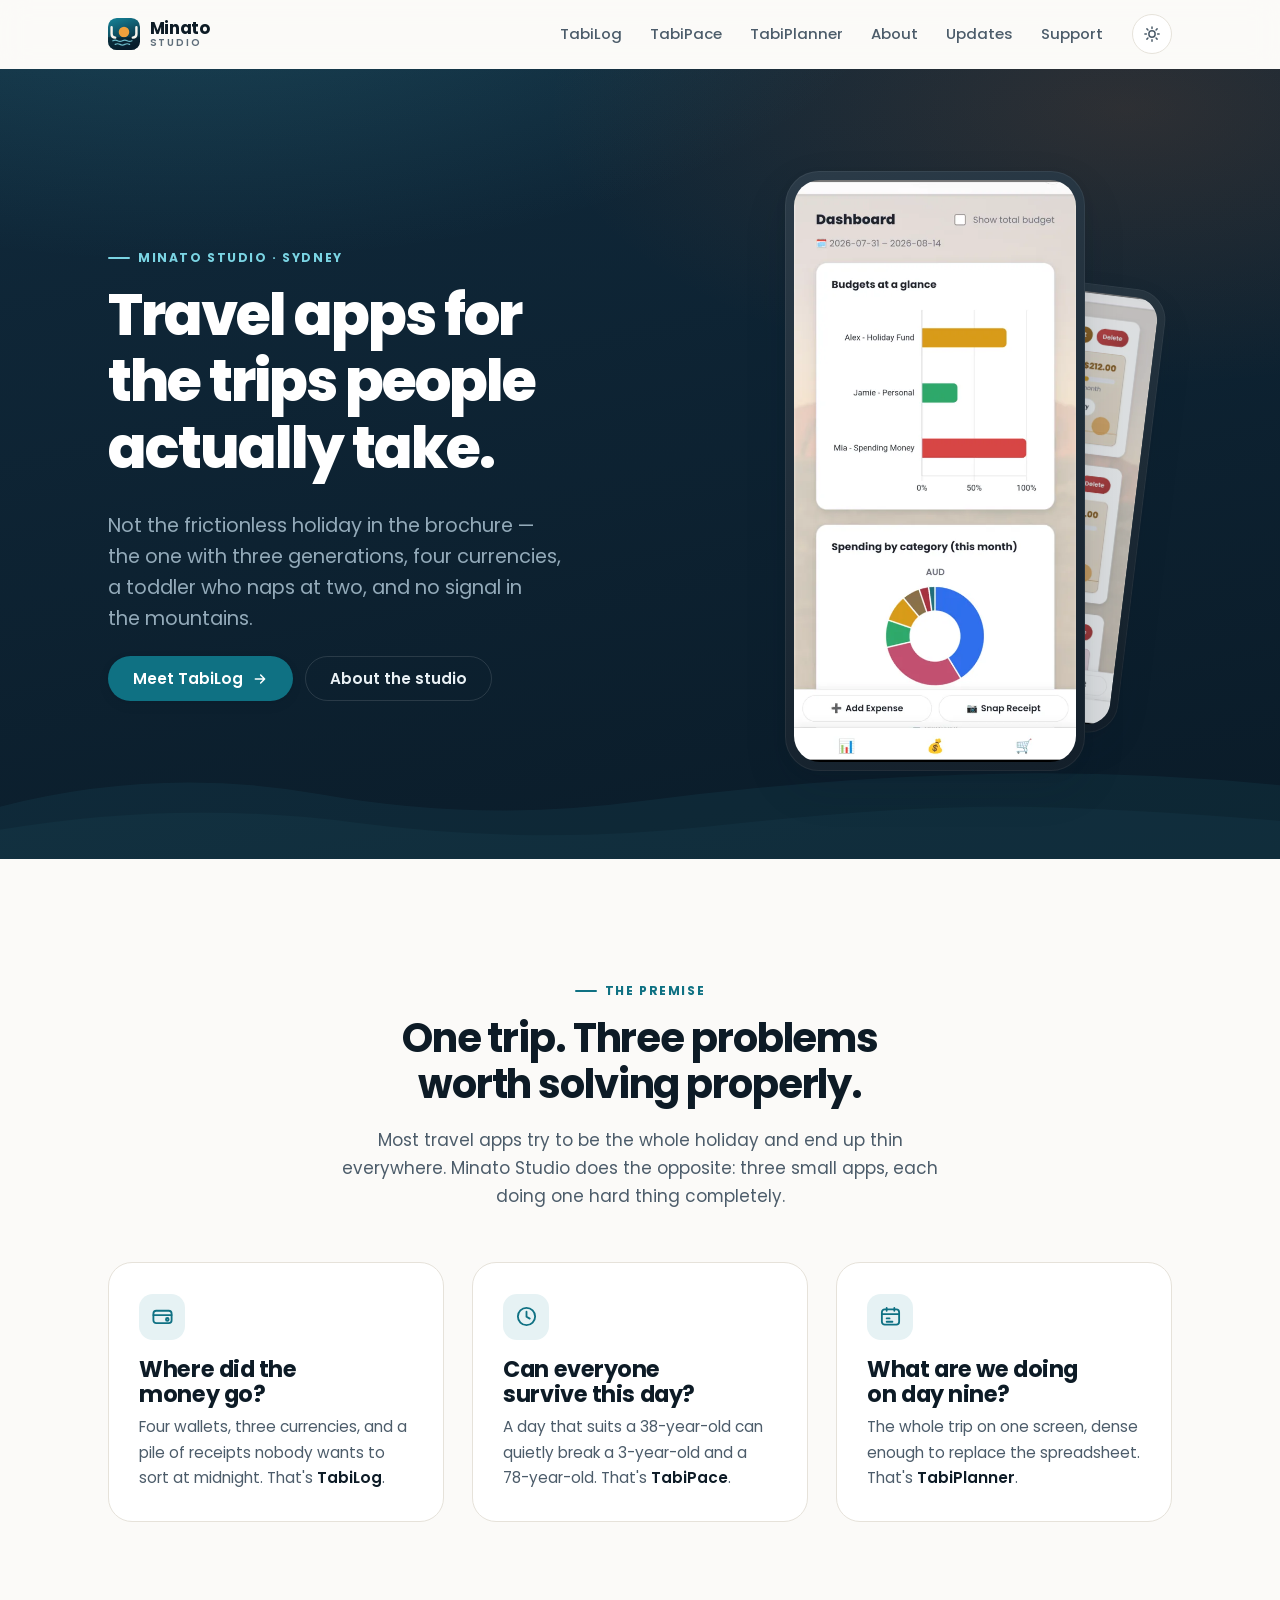
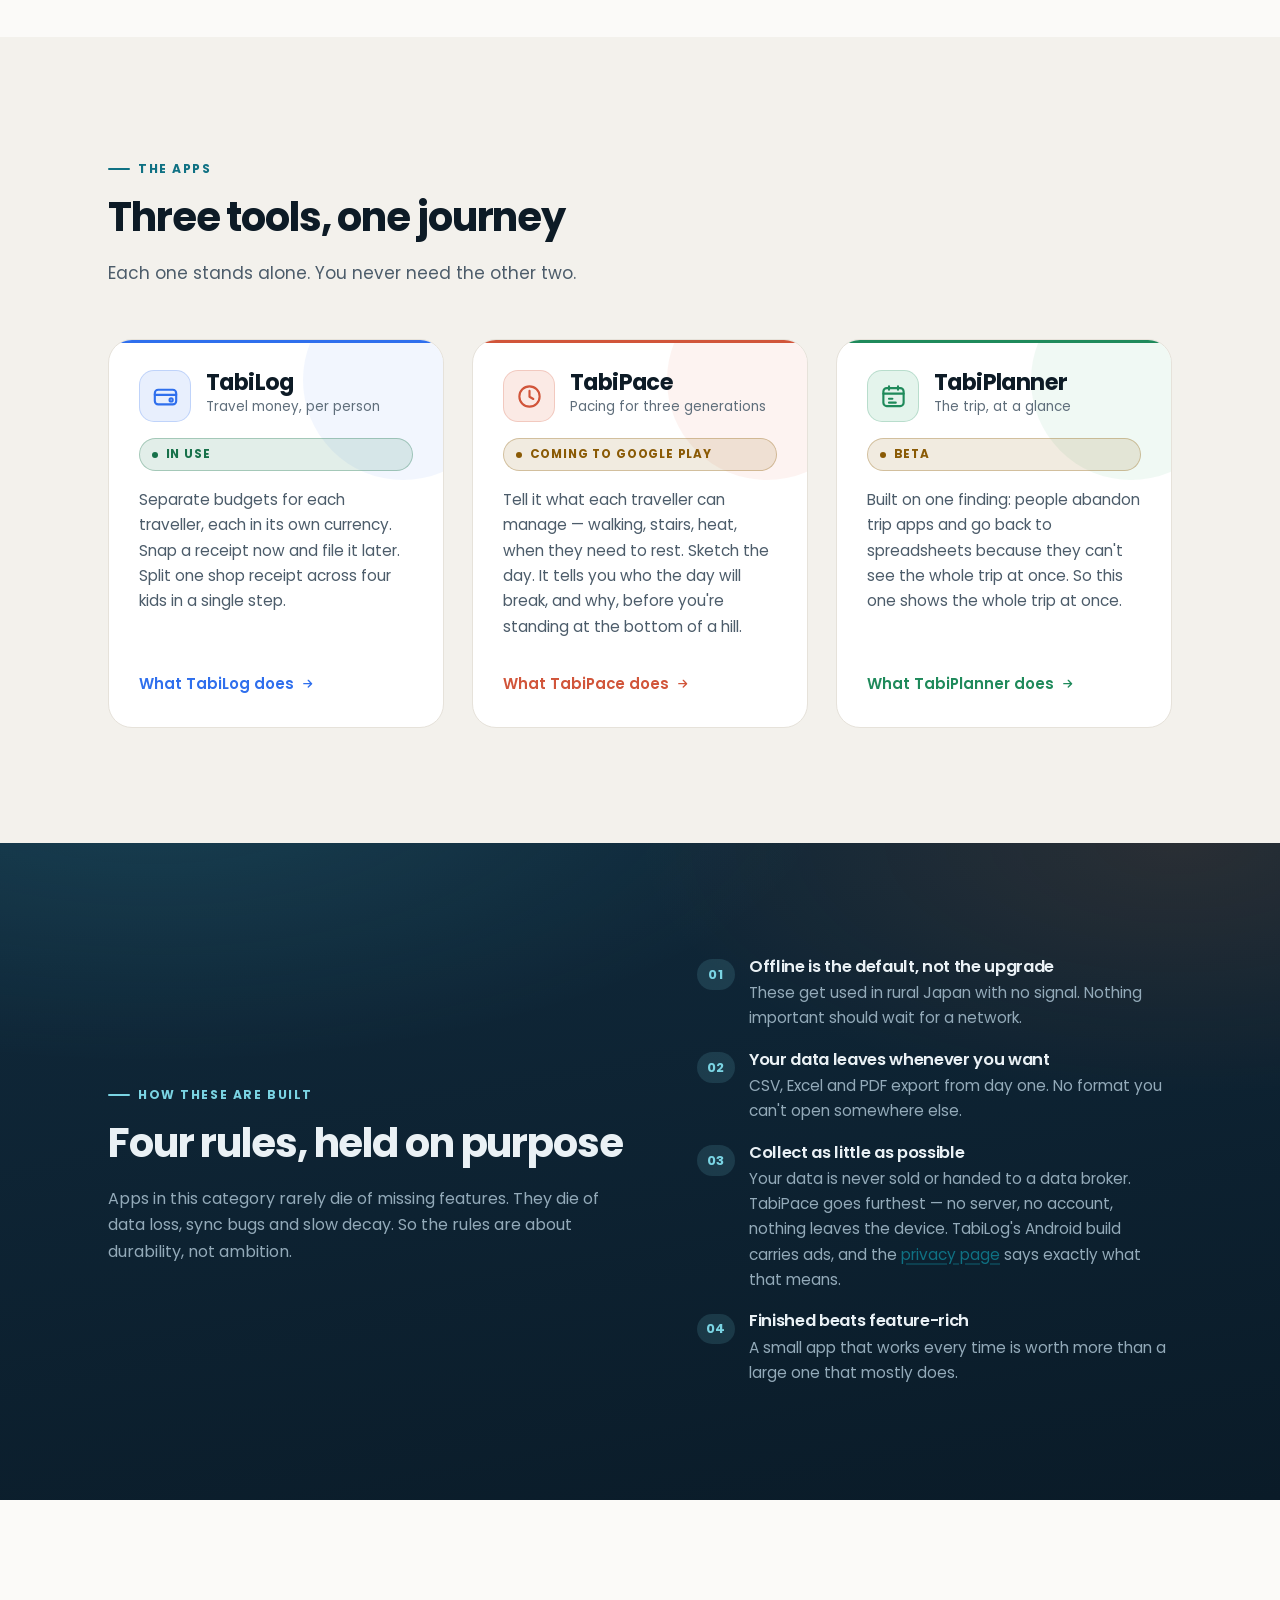
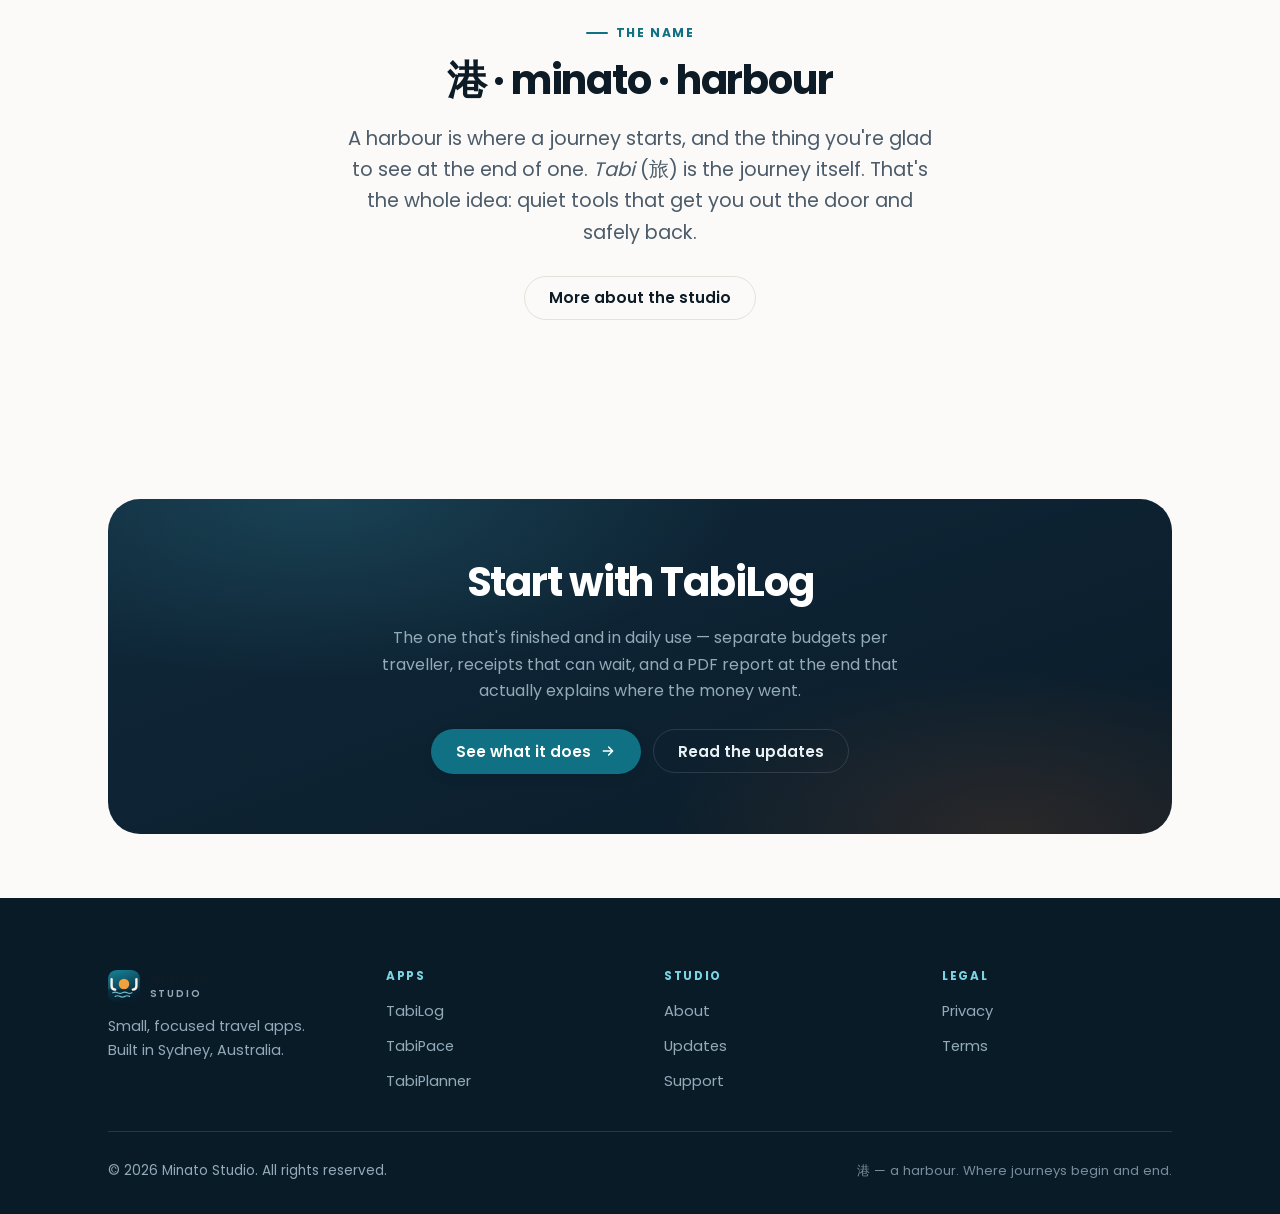
==== index.html @ fe3e8893 "The studio site, in version control Written outside git and living on one laptop disk, which is the " ====
<!doctype html>
<html lang="en">
<head>
<meta charset="utf-8">
<meta name="viewport" content="width=device-width, initial-scale=1">
<title>Minato Studio — travel apps for the trips people actually take</title>
<meta name="description" content="Minato Studio builds small, focused travel apps: TabiLog for family travel money, TabiPace for multigenerational pacing, and TabiPlanner for dense trip planning. Offline-first, no lock-in, made in Sydney.">
<meta name="theme-color" content="#fbfaf8">
<link rel="icon" href="assets/img/minato-mark.svg" type="image/svg+xml">
<link rel="preload" href="assets/fonts/poppins-600.woff2" as="font" type="font/woff2" crossorigin>
<link rel="preload" href="assets/fonts/poppins-400.woff2" as="font" type="font/woff2" crossorigin>
<link rel="stylesheet" href="assets/css/site.css">
<meta property="og:type" content="website">
<meta property="og:title" content="Minato Studio">
<meta property="og:description" content="Small, focused travel apps. Offline-first, no lock-in, made in Sydney.">
<script>
/* Apply the saved theme before first paint, and flag that JS is available. */
(function(){var d=document.documentElement;d.classList.add('js');try{var t=localStorage.getItem('minato-theme');if(t==='dark'||t==='light'){d.setAttribute('data-theme',t);var m=document.querySelector('meta[name="theme-color"]');if(m)m.setAttribute('content',t==='dark'?'#08131c':'#fbfaf8');}}catch(e){}})();
</script>
</head>
<body>

<a class="skip-link" href="#main">Skip to content</a>

<header class="site-header">
  <div class="wrap header-inner">
    <a class="brand" href="index.html" aria-label="Minato Studio — home">
      <svg class="brand-mark" viewBox="0 0 40 40" aria-hidden="true" focusable="false">
        <defs>
          <linearGradient id="bm" x1="0" y1="0" x2="0.35" y2="1">
            <stop offset="0" stop-color="#15859a"/><stop offset="1" stop-color="#0a2233"/>
          </linearGradient>
          <clipPath id="bc"><rect width="40" height="40" rx="11"/></clipPath>
        </defs>
        <g clip-path="url(#bc)">
          <rect width="40" height="40" fill="url(#bm)"/>
          <circle cx="20" cy="17.5" r="6.6" fill="#f0a03c"/>
          <rect y="24" width="40" height="16" fill="#071a27" opacity="0.55"/>
          <g stroke="#7fd6e4" stroke-width="1.5" stroke-linecap="round" fill="none" opacity="0.85">
            <path d="M6 28.5q3-1.6 6 0t6 0 6 0 6 0"/><path d="M9 33q3-1.6 6 0t6 0 6 0"/>
          </g>
          <g stroke="#f7f3ec" stroke-width="3" stroke-linecap="round" fill="none">
            <path d="M4.5 11.5v8.5q0 4.5 4.5 4.5"/><path d="M35.5 11.5v8.5q0 4.5-4.5 4.5"/>
          </g>
        </g>
      </svg>
      <span class="brand-name"><b>Minato</b><span>Studio</span></span>
    </a>

    <nav class="nav" id="site-nav" aria-label="Main">
      <a href="tabilog.html">TabiLog</a>
      <a href="tabipace.html">TabiPace</a>
      <a href="tabiplanner.html">TabiPlanner</a>
      <a href="about.html">About</a>
      <a href="updates.html">Updates</a>
      <a href="support.html">Support</a>
    </nav>

    <div class="header-tools">
      <button class="icon-btn theme-toggle" type="button" aria-label="Switch theme">
        <svg class="icon-sun" viewBox="0 0 24 24" fill="none" stroke="currentColor" stroke-width="2" stroke-linecap="round" aria-hidden="true">
          <circle cx="12" cy="12" r="4.2"/><path d="M12 2.5v2M12 19.5v2M2.5 12h2M19.5 12h2M5.2 5.2l1.4 1.4M17.4 17.4l1.4 1.4M18.8 5.2l-1.4 1.4M6.6 17.4l-1.4 1.4"/>
        </svg>
        <svg class="icon-moon" viewBox="0 0 24 24" fill="none" stroke="currentColor" stroke-width="2" stroke-linecap="round" stroke-linejoin="round" aria-hidden="true">
          <path d="M20 14.5A8.5 8.5 0 0 1 9.5 4a8.5 8.5 0 1 0 10.5 10.5z"/>
        </svg>
      </button>
      <button class="icon-btn nav-toggle" type="button" aria-expanded="false" aria-controls="site-nav" aria-label="Menu">
        <svg viewBox="0 0 24 24" fill="none" stroke="currentColor" stroke-width="2" stroke-linecap="round" aria-hidden="true">
          <path d="M4 7h16M4 12h16M4 17h16"/>
        </svg>
      </button>
    </div>
  </div>
</header>

<main id="main">

  <!-- ================================================== hero -->
  <section class="hero hero-deep">
    <svg class="hero-horizon" viewBox="0 0 1440 180" preserveAspectRatio="none" aria-hidden="true">
      <path d="M0 120q180-46 360-14t360 8 360-30 360 12v84H0z" fill="rgba(69,185,204,.14)"/>
      <path d="M0 146q200-34 400-8t400 4 320-22 320 16v44H0z" fill="rgba(69,185,204,.1)"/>
    </svg>

    <div class="wrap">
      <div class="hero-grid">
        <div class="hero-copy">
          <span class="eyebrow">Minato Studio · Sydney</span>
          <h1>Travel apps for the trips people actually take.</h1>
          <p class="lede">Not the frictionless holiday in the brochure — the one with three generations, four currencies, a toddler who naps at two, and no signal in the mountains.</p>
          <div class="btn-row">
            <a class="btn btn-primary" href="tabilog.html">
              Meet TabiLog
              <svg viewBox="0 0 24 24" fill="none" stroke="currentColor" stroke-width="2.2" stroke-linecap="round" stroke-linejoin="round" aria-hidden="true"><path d="M5 12h13M13 6l6 6-6 6"/></svg>
            </a>
            <a class="btn btn-ghost" href="about.html">About the studio</a>
          </div>
        </div>

        <div class="hero-art">
          <div class="phone-stack">
            <div class="phone phone-back" aria-hidden="true">
              <div class="phone-screen"><img src="assets/img/shots/app-budgets.webp" alt="" width="540" height="1113" loading="eager"></div>
            </div>
            <div class="phone">
              <div class="phone-screen">
                <img src="assets/img/shots/app-dashboard.webp" alt="The TabiLog dashboard, showing each traveller&apos;s budget against its monthly limit and a breakdown of spending by category." width="540" height="1113" loading="eager">
              </div>
            </div>
          </div>
        </div>
      </div>
    </div>
  </section>

  <!-- ================================================== premise -->
  <section class="section">
    <div class="wrap">
      <div class="section-head center">
        <span class="eyebrow">The premise</span>
        <h2>One trip. Three problems worth solving properly.</h2>
        <p>Most travel apps try to be the whole holiday and end up thin everywhere. Minato Studio does the opposite: three small apps, each doing one hard thing completely.</p>
      </div>

      <div class="grid grid-3">
        <article class="card reveal">
          <div class="feature-icon">
            <svg viewBox="0 0 24 24" fill="none" stroke="currentColor" stroke-width="1.9" stroke-linecap="round" stroke-linejoin="round" aria-hidden="true">
              <rect x="2.5" y="6" width="19" height="13" rx="3"/><path d="M2.5 10.5h19"/><circle cx="17" cy="15" r="1.4"/>
            </svg>
          </div>
          <h3>Where did the money go?</h3>
          <p>Four wallets, three currencies, and a pile of receipts nobody wants to sort at midnight. That's <strong>TabiLog</strong>.</p>
        </article>

        <article class="card reveal">
          <div class="feature-icon">
            <svg viewBox="0 0 24 24" fill="none" stroke="currentColor" stroke-width="1.9" stroke-linecap="round" stroke-linejoin="round" aria-hidden="true">
              <circle cx="12" cy="12" r="9"/><path d="M12 7v5.2l3.4 2"/>
            </svg>
          </div>
          <h3>Can everyone survive this day?</h3>
          <p>A day that suits a 38-year-old can quietly break a 3-year-old and a 78-year-old. That's <strong>TabiPace</strong>.</p>
        </article>

        <article class="card reveal">
          <div class="feature-icon">
            <svg viewBox="0 0 24 24" fill="none" stroke="currentColor" stroke-width="1.9" stroke-linecap="round" stroke-linejoin="round" aria-hidden="true">
              <rect x="3" y="4.5" width="18" height="16" rx="3"/><path d="M3 9.5h18M8 3v3M16 3v3M8 14h3M8 17.5h6"/>
            </svg>
          </div>
          <h3>What are we doing on day nine?</h3>
          <p>The whole trip on one screen, dense enough to replace the spreadsheet. That's <strong>TabiPlanner</strong>.</p>
        </article>
      </div>
    </div>
  </section>

  <!-- ================================================== the apps -->
  <section class="section section-sunk" id="apps">
    <div class="wrap">
      <div class="section-head">
        <span class="eyebrow">The apps</span>
        <h2>Three tools, one journey</h2>
        <p>Each one stands alone. You never need the other two.</p>
      </div>

      <div class="grid grid-3">

        <article class="card card-hover product-card tone-tabilog reveal">
          <div class="product-head">
            <span class="product-logo" aria-hidden="true">
              <svg viewBox="0 0 24 24" fill="none" stroke="currentColor" stroke-width="1.9" stroke-linecap="round" stroke-linejoin="round">
                <rect x="2.5" y="6" width="19" height="13" rx="3"/><path d="M2.5 10.5h19"/><circle cx="17" cy="15" r="1.4"/>
              </svg>
            </span>
            <div class="product-titles">
              <h3>TabiLog</h3>
              <span class="tag">Travel money, per person</span>
            </div>
          </div>
          <span class="pill pill-live">In use</span>
          <p>Separate budgets for each traveller, each in its own currency. Snap a receipt now and file it later. Split one shop receipt across four kids in a single step.</p>
          <a class="product-link stretch" href="tabilog.html">
            What TabiLog does
            <svg viewBox="0 0 24 24" fill="none" stroke="currentColor" stroke-width="2.4" stroke-linecap="round" stroke-linejoin="round" aria-hidden="true"><path d="M5 12h13M13 6l6 6-6 6"/></svg>
          </a>
        </article>

        <article class="card card-hover product-card tone-tabipace reveal">
          <div class="product-head">
            <span class="product-logo" aria-hidden="true">
              <svg viewBox="0 0 24 24" fill="none" stroke="currentColor" stroke-width="1.9" stroke-linecap="round" stroke-linejoin="round">
                <circle cx="12" cy="12" r="9"/><path d="M12 7v5.2l3.4 2"/>
              </svg>
            </span>
            <div class="product-titles">
              <h3>TabiPace</h3>
              <span class="tag">Pacing for three generations</span>
            </div>
          </div>
          <span class="pill pill-soon">Coming to Google Play</span>
          <p>Tell it what each traveller can manage — walking, stairs, heat, when they need to rest. Sketch the day. It tells you who the day will break, and why, before you're standing at the bottom of a hill.</p>
          <a class="product-link stretch" href="tabipace.html">
            What TabiPace does
            <svg viewBox="0 0 24 24" fill="none" stroke="currentColor" stroke-width="2.4" stroke-linecap="round" stroke-linejoin="round" aria-hidden="true"><path d="M5 12h13M13 6l6 6-6 6"/></svg>
          </a>
        </article>

        <article class="card card-hover product-card tone-tabiplanner reveal">
          <div class="product-head">
            <span class="product-logo" aria-hidden="true">
              <svg viewBox="0 0 24 24" fill="none" stroke="currentColor" stroke-width="1.9" stroke-linecap="round" stroke-linejoin="round">
                <rect x="3" y="4.5" width="18" height="16" rx="3"/><path d="M3 9.5h18M8 3v3M16 3v3M8 14h3M8 17.5h6"/>
              </svg>
            </span>
            <div class="product-titles">
              <h3>TabiPlanner</h3>
              <span class="tag">The trip, at a glance</span>
            </div>
          </div>
          <span class="pill pill-soon">Beta</span>
          <p>Built on one finding: people abandon trip apps and go back to spreadsheets because they can't see the whole trip at once. So this one shows the whole trip at once.</p>
          <a class="product-link stretch" href="tabiplanner.html">
            What TabiPlanner does
            <svg viewBox="0 0 24 24" fill="none" stroke="currentColor" stroke-width="2.4" stroke-linecap="round" stroke-linejoin="round" aria-hidden="true"><path d="M5 12h13M13 6l6 6-6 6"/></svg>
          </a>
        </article>

      </div>
    </div>
  </section>

  <!-- ================================================== principles -->
  <section class="section section-deep">
    <div class="wrap">
      <div class="hero-grid">
        <div>
          <span class="eyebrow">How these are built</span>
          <h2>Four rules, held on purpose</h2>
          <p>Apps in this category rarely die of missing features. They die of data loss, sync bugs and slow decay. So the rules are about durability, not ambition.</p>
        </div>

        <ol class="principles">
          <li class="reveal">
            <h4>Offline is the default, not the upgrade</h4>
            <p>These get used in rural Japan with no signal. Nothing important should wait for a network.</p>
          </li>
          <li class="reveal">
            <h4>Your data leaves whenever you want</h4>
            <p>CSV, Excel and PDF export from day one. No format you can't open somewhere else.</p>
          </li>
          <li class="reveal">
            <h4>Collect as little as possible</h4>
            <p>Your data is never sold or handed to a data broker. TabiPace goes furthest — no server, no account, nothing leaves the device. TabiLog&apos;s Android build carries ads, and the <a class="link" href="privacy.html">privacy page</a> says exactly what that means.</p>
          </li>
          <li class="reveal">
            <h4>Finished beats feature-rich</h4>
            <p>A small app that works every time is worth more than a large one that mostly does.</p>
          </li>
        </ol>
      </div>
    </div>
  </section>

  <!-- ================================================== name -->
  <section class="section">
    <div class="wrap wrap-narrow center">
      <span class="eyebrow center-x" style="display:inline-flex;">The name</span>
      <h2>港 · minato · harbour</h2>
      <p class="lede">A harbour is where a journey starts, and the thing you're glad to see at the end of one. <em>Tabi</em> (旅) is the journey itself. That's the whole idea: quiet tools that get you out the door and safely back.</p>
      <div class="btn-row center" style="margin-top:1.75rem;">
        <a class="btn btn-ghost" href="about.html">More about the studio</a>
      </div>
    </div>
  </section>

  <!-- ================================================== cta -->
  <section class="section-sm">
    <div class="wrap">
      <div class="cta-band reveal">
        <h2>Start with TabiLog</h2>
        <p>The one that's finished and in daily use — separate budgets per traveller, receipts that can wait, and a PDF report at the end that actually explains where the money went.</p>
        <div class="btn-row center" style="margin-top:1.5rem;">
          <a class="btn btn-primary" href="tabilog.html">
            See what it does
            <svg viewBox="0 0 24 24" fill="none" stroke="currentColor" stroke-width="2.2" stroke-linecap="round" stroke-linejoin="round" aria-hidden="true"><path d="M5 12h13M13 6l6 6-6 6"/></svg>
          </a>
          <a class="btn btn-ghost" href="updates.html">Read the updates</a>
        </div>
      </div>
    </div>
  </section>

</main>

<footer class="site-footer">
  <div class="wrap">
    <div class="footer-grid">
      <div class="footer-brand">
        <a class="brand" href="index.html">
          <svg class="brand-mark" viewBox="0 0 40 40" aria-hidden="true" focusable="false">
            <defs>
              <linearGradient id="fm" x1="0" y1="0" x2="0.35" y2="1"><stop offset="0" stop-color="#15859a"/><stop offset="1" stop-color="#0a2233"/></linearGradient>
              <clipPath id="fc"><rect width="40" height="40" rx="11"/></clipPath>
            </defs>
            <g clip-path="url(#fc)">
              <rect width="40" height="40" fill="url(#fm)"/>
              <circle cx="20" cy="17.5" r="6.6" fill="#f0a03c"/>
              <rect y="24" width="40" height="16" fill="#071a27" opacity="0.55"/>
              <g stroke="#7fd6e4" stroke-width="1.5" stroke-linecap="round" fill="none" opacity="0.85"><path d="M6 28.5q3-1.6 6 0t6 0 6 0 6 0"/><path d="M9 33q3-1.6 6 0t6 0 6 0"/></g>
              <g stroke="#f7f3ec" stroke-width="3" stroke-linecap="round" fill="none"><path d="M4.5 11.5v8.5q0 4.5 4.5 4.5"/><path d="M35.5 11.5v8.5q0 4.5-4.5 4.5"/></g>
            </g>
          </svg>
          <span class="brand-name"><b>Minato</b><span>Studio</span></span>
        </a>
        <p>Small, focused travel apps. Built in Sydney, Australia.</p>
      </div>

      <div class="footer-col">
        <h4>Apps</h4>
        <ul>
          <li><a href="tabilog.html">TabiLog</a></li>
          <li><a href="tabipace.html">TabiPace</a></li>
          <li><a href="tabiplanner.html">TabiPlanner</a></li>
        </ul>
      </div>

      <div class="footer-col">
        <h4>Studio</h4>
        <ul>
          <li><a href="about.html">About</a></li>
          <li><a href="updates.html">Updates</a></li>
          <li><a href="support.html">Support</a></li>
        </ul>
      </div>

      <div class="footer-col">
        <h4>Legal</h4>
        <ul>
          <li><a href="privacy.html">Privacy</a></li>
          <li><a href="terms.html">Terms</a></li>
        </ul>
      </div>
    </div>

    <div class="footer-bottom">
      <p>© <span data-year>2026</span> Minato Studio. All rights reserved.</p>
      <p class="footer-jp">港 — a harbour. Where journeys begin and end.</p>
    </div>
  </div>
</footer>

<script src="assets/js/site.js" defer></script>
</body>
</html>
---- assets/css/site.css ----
/* ==========================================================================
   Minato Studio — site stylesheet
   Brand: 港 (minato) = harbour. Deep water, a warm horizon, journeys leaving.
   Fonts are self-hosted (assets/fonts/) so the site makes zero external
   requests and renders identically offline or behind a captive portal.
   ========================================================================== */

@font-face { font-family:'Poppins'; font-style:normal; font-weight:400; font-display:swap; src:url('../fonts/poppins-400.woff2') format('woff2'); }
@font-face { font-family:'Poppins'; font-style:normal; font-weight:500; font-display:swap; src:url('../fonts/poppins-500.woff2') format('woff2'); }
@font-face { font-family:'Poppins'; font-style:normal; font-weight:600; font-display:swap; src:url('../fonts/poppins-600.woff2') format('woff2'); }
@font-face { font-family:'Poppins'; font-style:normal; font-weight:700; font-display:swap; src:url('../fonts/poppins-700.woff2') format('woff2'); }
@font-face { font-family:'Poppins'; font-style:normal; font-weight:800; font-display:swap; src:url('../fonts/poppins-800.woff2') format('woff2'); }

/* --------------------------------------------------------------------------
   1. Tokens
   -------------------------------------------------------------------------- */

:root {
  /* Surfaces — warm paper, so the navy reads as ink rather than chrome */
  --bg:          #fbfaf8;
  --bg-sunk:     #f3f1ec;
  --surface:     #ffffff;
  --surface-2:   #f6f4f0;
  --border:      #e6e2da;
  --border-soft: #efece6;

  /* Ink */
  --ink:      #0d1b26;
  --ink-2:    #4c5c6a;
  /* --ink-3 is used at 13–14px (captions, meta). Kept dark enough to clear
     4.5:1 against --bg-sunk, the lightest surface it ever sits on. */
  --ink-3:    #5f6e7b;

  /* Brand */
  --brand:        #0f7183;
  --brand-strong: #0a5766;
  --on-brand:     #ffffff;
  --brand-tint:   #e6f2f4;
  --accent:       #cf6427;
  --accent-tint:  #fbeee4;

  /* Deep harbour — used for inverted bands, constant across themes */
  --deep:      #0a1b28;
  --deep-2:    #10293b;
  --deep-ink:  #eaf1f5;
  --deep-ink-2:#93aab9;
  --deep-line: rgba(255,255,255,.12);

  /* Per-product accents */
  --tabilog:     #2f6fed;
  --tabilog-tint:#e8effd;
  --tabipace:    #d1553a;
  --tabipace-tint:#fbeae5;
  --tabiplanner: #1f8a5b;
  --tabiplanner-tint:#e4f4ec;

  /* Text-on-tint variants. Badges and pills set 11-12px bold type on a tint of
     their own hue; the accent hues are too light at that size to clear 4.5:1. */
  --tabilog-ink:     #2559c9;
  --tabipace-ink:    #a83c22;
  --tabiplanner-ink: #16724a;

  /* Status */
  --live:  #17714a;
  --soon:  #8a5a05;

  /* Shape */
  --r-sm: 10px;
  --r:    16px;
  --r-lg: 24px;
  --r-xl: 32px;

  --shadow-sm: 0 1px 2px rgba(13,27,38,.06), 0 1px 3px rgba(13,27,38,.05);
  --shadow:    0 4px 12px rgba(13,27,38,.07), 0 1px 3px rgba(13,27,38,.05);
  --shadow-lg: 0 18px 44px rgba(13,27,38,.12), 0 4px 12px rgba(13,27,38,.06);

  /* Rhythm */
  --gutter: clamp(1.25rem, 5vw, 3rem);
  --max:    1160px;
  --max-narrow: 720px;
  --section-y: clamp(4rem, 9vw, 7.5rem);

  --header-h: 68px;
  --ease: cubic-bezier(.22,.68,.36,1);
}

/* Dark palette. Defined twice on purpose: once for viewers on "system dark"
   (who have no data-theme attribute at all), once for an explicit toggle. */
@media (prefers-color-scheme: dark) {
  :root:not([data-theme="light"]) {
    --bg:          #08131c;
    --bg-sunk:     #061017;
    --surface:     #0e1f2c;
    --surface-2:   #142838;
    --border:      #1d3547;
    --border-soft: #172938;

    --ink:      #e9f0f5;
    --ink-2:    #9db2c1;
    --ink-3:    #7f95a6;

    --brand:        #45b9cc;
    --brand-strong: #7ad4e3;
    --on-brand:     #04161b;
    --brand-tint:   #10303a;
    --accent:       #f0904a;
    --accent-tint:  #34220f;

    --deep:      #061019;
    --deep-2:    #0c1f2d;

    --tabilog:     #7ba5ff;
    --tabilog-tint:#152742;
    --tabipace:    #f0836a;
    --tabipace-tint:#3a1e17;
    --tabiplanner: #4cc78c;
    --tabiplanner-tint:#12332a;
    --tabilog-ink:     #7ba5ff;
    --tabipace-ink:    #f0836a;
    --tabiplanner-ink: #4cc78c;

    --live: #4cc78c;
    --soon: #e0a53a;

    --shadow-sm: 0 1px 2px rgba(0,0,0,.4);
    --shadow:    0 4px 14px rgba(0,0,0,.45);
    --shadow-lg: 0 20px 48px rgba(0,0,0,.55);
  }
}

:root[data-theme="dark"] {
  --bg:          #08131c;
  --bg-sunk:     #061017;
  --surface:     #0e1f2c;
  --surface-2:   #142838;
  --border:      #1d3547;
  --border-soft: #172938;

  --ink:      #e9f0f5;
  --ink-2:    #9db2c1;
  --ink-3:    #7f95a6;

  --brand:        #45b9cc;
  --brand-strong: #7ad4e3;
  --on-brand:     #04161b;
  --brand-tint:   #10303a;
  --accent:       #f0904a;
  --accent-tint:  #34220f;

  --deep:      #061019;
  --deep-2:    #0c1f2d;

  --tabilog:     #7ba5ff;
  --tabilog-tint:#152742;
  --tabipace:    #f0836a;
  --tabipace-tint:#3a1e17;
  --tabiplanner: #4cc78c;
  --tabiplanner-tint:#12332a;
  --tabilog-ink:     #7ba5ff;
  --tabipace-ink:    #f0836a;
  --tabiplanner-ink: #4cc78c;

  --live: #4cc78c;
  --soon: #e0a53a;

  --shadow-sm: 0 1px 2px rgba(0,0,0,.4);
  --shadow:    0 4px 14px rgba(0,0,0,.45);
  --shadow-lg: 0 20px 48px rgba(0,0,0,.55);
}

/* --------------------------------------------------------------------------
   2. Reset & base
   -------------------------------------------------------------------------- */

*, *::before, *::after { box-sizing: border-box; }

html {
  -webkit-text-size-adjust: 100%;
  scroll-behavior: smooth;
  scroll-padding-top: calc(var(--header-h) + 1.5rem);
}

@media (prefers-reduced-motion: reduce) {
  html { scroll-behavior: auto; }
  *, *::before, *::after {
    animation-duration: .01ms !important;
    animation-iteration-count: 1 !important;
    transition-duration: .01ms !important;
  }
}

body {
  margin: 0;
  background: var(--bg);
  color: var(--ink);
  font-family: 'Poppins', ui-sans-serif, system-ui, -apple-system, 'Segoe UI', Roboto, sans-serif;
  font-size: 1rem;
  line-height: 1.65;
  -webkit-font-smoothing: antialiased;
  text-rendering: optimizeLegibility;
  overflow-x: hidden;
}

img, svg, video { max-width: 100%; height: auto; display: block; }

h1, h2, h3, h4 {
  margin: 0 0 .5em;
  line-height: 1.15;
  letter-spacing: -.02em;
  font-weight: 700;
  text-wrap: balance;
}

h1 { font-size: clamp(2.15rem, 5.2vw, 3.6rem); font-weight: 800; letter-spacing: -.035em; }
h2 { font-size: clamp(1.7rem, 3.4vw, 2.5rem); letter-spacing: -.028em; }
h3 { font-size: clamp(1.15rem, 1.8vw, 1.4rem); }
h4 { font-size: 1.03rem; font-weight: 600; }

p { margin: 0 0 1.1em; text-wrap: pretty; }
p:last-child { margin-bottom: 0; }

a { color: var(--brand); text-decoration: none; }
a:hover { color: var(--brand-strong); }

/* Body copy links get an underline; nav/button links opt out via .no-ul */
.prose a:not(.btn), a.link {
  text-decoration: underline;
  text-decoration-thickness: 1.5px;
  text-underline-offset: 3px;
  text-decoration-color: color-mix(in srgb, var(--brand) 40%, transparent);
}
.prose a:not(.btn):hover, a.link:hover { text-decoration-color: currentColor; }

strong, b { font-weight: 600; color: var(--ink); }

small { font-size: .84rem; }

code {
  font-family: ui-monospace, 'Cascadia Code', 'SF Mono', Menlo, Consolas, monospace;
  font-size: .88em;
  background: var(--surface-2);
  border: 1px solid var(--border-soft);
  padding: .1em .4em;
  border-radius: 6px;
}

hr {
  border: 0;
  border-top: 1px solid var(--border);
  margin: 2.5rem 0;
}

:focus-visible {
  outline: 3px solid var(--brand);
  outline-offset: 2px;
  border-radius: 4px;
}

::selection { background: color-mix(in srgb, var(--brand) 28%, transparent); }

.skip-link {
  position: absolute;
  left: -9999px;
  top: 0;
  z-index: 200;
  background: var(--brand);
  color: #fff;
  padding: .75rem 1.25rem;
  border-radius: 0 0 var(--r-sm) 0;
  font-weight: 600;
}
.skip-link:focus { left: 0; color: #fff; }

.visually-hidden {
  position: absolute; width: 1px; height: 1px;
  padding: 0; margin: -1px; overflow: hidden;
  clip: rect(0 0 0 0); white-space: nowrap; border: 0;
}

/* --------------------------------------------------------------------------
   3. Layout primitives
   -------------------------------------------------------------------------- */

.wrap {
  width: 100%;
  max-width: var(--max);
  margin-inline: auto;
  padding-inline: var(--gutter);
}
.wrap-narrow { max-width: var(--max-narrow); }

.section { padding-block: var(--section-y); }
.section-sm { padding-block: clamp(2.5rem, 5vw, 4rem); }
.section-sunk { background: var(--bg-sunk); }

.section-deep {
  background:
    radial-gradient(1100px 460px at 12% -10%, rgba(69,185,204,.16), transparent 62%),
    radial-gradient(900px 420px at 92% 0%, rgba(207,100,39,.14), transparent 60%),
    linear-gradient(170deg, var(--deep-2), var(--deep));
  color: var(--deep-ink);
}
:is(.section-deep,.hero-deep,.cta-band) h1, :is(.section-deep,.hero-deep,.cta-band) h2, :is(.section-deep,.hero-deep,.cta-band) h3, :is(.section-deep,.hero-deep,.cta-band) strong { color: var(--deep-ink); }
:is(.section-deep,.hero-deep,.cta-band) p, :is(.section-deep,.hero-deep,.cta-band) li { color: var(--deep-ink-2); }
:is(.section-deep,.hero-deep,.cta-band) .eyebrow { color: #7ad4e3; }

/* Small chips and badges carry their own colour, which is tuned for a light
   surface. On the deep bands they need the brighter end of the same hues. */
:is(.section-deep,.hero-deep,.cta-band) .pill {
  background: rgba(255,255,255,.07);
  border-color: var(--deep-line);
  color: var(--deep-ink-2);
}
:is(.section-deep,.hero-deep,.cta-band) .pill-live {
  color: #4cc78c;
  background: rgba(76,199,140,.14);
  border-color: rgba(76,199,140,.35);
}
:is(.section-deep,.hero-deep,.cta-band) .pill-soon {
  color: #e0a53a;
  background: rgba(224,165,58,.14);
  border-color: rgba(224,165,58,.35);
}
:is(.section-deep,.hero-deep,.cta-band) .principles li::before {
  color: #7ad4e3;
  background: rgba(122,212,227,.14);
}
/* `.principles p` and `.tick-list li` set their own colour and are declared
   later in the file, so they win on equal specificity and would otherwise keep
   the light-surface ink inside a deep band. */
:is(.section-deep,.hero-deep,.cta-band) .principles p,
:is(.section-deep,.hero-deep,.cta-band) .tick-list li,
:is(.section-deep,.hero-deep,.cta-band) .feature-row-copy p {
  color: var(--deep-ink-2);
}
:is(.section-deep,.hero-deep,.cta-band) .tick-list strong,
:is(.section-deep,.hero-deep,.cta-band) .principles h4 { color: var(--deep-ink); }

.stack > * + * { margin-top: 1rem; }

.grid { display: grid; gap: clamp(1rem, 2.4vw, 1.75rem); }
.grid-2 { grid-template-columns: repeat(auto-fit, minmax(min(100%, 300px), 1fr)); }
.grid-3 { grid-template-columns: repeat(auto-fit, minmax(min(100%, 260px), 1fr)); }
.grid-4 { grid-template-columns: repeat(auto-fit, minmax(min(100%, 210px), 1fr)); }

.center { text-align: center; }
.center-x { margin-inline: auto; }

/* Section headers */
.eyebrow {
  display: inline-flex;
  align-items: center;
  gap: .5rem;
  font-size: .76rem;
  font-weight: 700;
  letter-spacing: .13em;
  text-transform: uppercase;
  color: var(--brand);
  margin-bottom: .9rem;
}
.eyebrow::before {
  content: "";
  width: 22px; height: 2px;
  background: currentColor;
  border-radius: 2px;
}

.section-head { max-width: 620px; margin-bottom: clamp(2rem, 4vw, 3.25rem); }
.section-head.center { margin-inline: auto; }
.section-head p { color: var(--ink-2); font-size: 1.06rem; }
:is(.section-deep,.hero-deep,.cta-band) .section-head p { color: var(--deep-ink-2); }

.lede { font-size: clamp(1.05rem, 1.7vw, 1.22rem); color: var(--ink-2); line-height: 1.6; }

/* --------------------------------------------------------------------------
   4. Buttons & pills
   -------------------------------------------------------------------------- */

.btn {
  display: inline-flex;
  align-items: center;
  justify-content: center;
  gap: .55rem;
  font: inherit;
  font-weight: 600;
  font-size: .95rem;
  line-height: 1;
  padding: .85rem 1.5rem;
  border-radius: 999px;
  border: 1.5px solid transparent;
  cursor: pointer;
  text-decoration: none;
  white-space: nowrap;
  transition: transform .18s var(--ease), box-shadow .18s var(--ease),
              background-color .18s var(--ease), border-color .18s var(--ease), color .18s var(--ease);
}
.btn:hover { transform: translateY(-2px); }
.btn:active { transform: translateY(0); }
.btn svg { width: 1.05em; height: 1.05em; flex: none; }

/* --on-brand is part of the palette rather than a set of override selectors:
   the light brand is dark enough for white text, the dark brand is a bright
   teal that needs near-black on top of it. */
.btn-primary { background: var(--brand); color: var(--on-brand); box-shadow: var(--shadow); }
.btn-primary:hover { background: var(--brand-strong); color: var(--on-brand); box-shadow: var(--shadow-lg); }

.btn-ghost {
  background: transparent;
  color: var(--ink);
  border-color: var(--border);
}
.btn-ghost:hover { background: var(--surface-2); border-color: var(--ink-3); color: var(--ink); }

:is(.section-deep,.hero-deep,.cta-band) .btn-ghost { color: var(--deep-ink); border-color: var(--deep-line); }
:is(.section-deep,.hero-deep,.cta-band) .btn-ghost:hover { background: rgba(255,255,255,.09); border-color: rgba(255,255,255,.3); color: #fff; }

.btn-row { display: flex; flex-wrap: wrap; gap: .75rem; align-items: center; }
.btn-row.center { justify-content: center; }

.pill {
  display: inline-flex;
  align-items: center;
  gap: .45rem;
  font-size: .74rem;
  font-weight: 700;
  letter-spacing: .07em;
  text-transform: uppercase;
  padding: .35rem .75rem;
  border-radius: 999px;
  border: 1px solid var(--border);
  background: var(--surface-2);
  color: var(--ink-2);
  white-space: nowrap;
}
.pill::before {
  content: "";
  width: 6px; height: 6px;
  border-radius: 50%;
  background: currentColor;
}
.pill-live { color: var(--live); background: color-mix(in srgb, var(--live) 12%, transparent); border-color: color-mix(in srgb, var(--live) 30%, transparent); }
.pill-soon { color: var(--soon); background: color-mix(in srgb, var(--soon) 12%, transparent); border-color: color-mix(in srgb, var(--soon) 30%, transparent); }
.pill-plain::before { display: none; }

/* --------------------------------------------------------------------------
   5. Header
   -------------------------------------------------------------------------- */

.site-header {
  position: sticky;
  top: 0;
  z-index: 100;
  background: color-mix(in srgb, var(--bg) 82%, transparent);
  backdrop-filter: saturate(160%) blur(14px);
  -webkit-backdrop-filter: saturate(160%) blur(14px);
  border-bottom: 1px solid transparent;
  transition: border-color .2s var(--ease), background-color .2s var(--ease);
}
.site-header.is-stuck {
  border-bottom-color: var(--border);
  background: color-mix(in srgb, var(--bg) 93%, transparent);
}

.header-inner {
  height: var(--header-h);
  display: flex;
  align-items: center;
  gap: 1rem;
}

.brand {
  display: inline-flex;
  align-items: center;
  gap: .6rem;
  color: var(--ink);
  font-weight: 700;
  letter-spacing: -.02em;
  font-size: 1.05rem;
  margin-right: auto;
}
.brand:hover { color: var(--ink); }
.brand-mark { width: 32px; height: 32px; flex: none; }
.brand-name { display: flex; flex-direction: column; line-height: 1.05; }
.brand-name b { font-weight: 700; }
.brand-name span {
  font-size: .62rem;
  font-weight: 600;
  letter-spacing: .18em;
  text-transform: uppercase;
  color: var(--ink-3);
}

.nav { display: flex; align-items: center; gap: .15rem; }
.nav a {
  color: var(--ink-2);
  font-size: .93rem;
  font-weight: 500;
  padding: .5rem .8rem;
  border-radius: 999px;
  transition: color .15s var(--ease), background-color .15s var(--ease);
}
.nav a:hover { color: var(--ink); background: var(--surface-2); }
.nav a[aria-current="page"] { color: var(--ink); font-weight: 600; background: var(--surface-2); }

.header-tools { display: flex; align-items: center; gap: .4rem; }

.icon-btn {
  display: inline-grid;
  place-items: center;
  width: 40px; height: 40px;
  border-radius: 50%;
  border: 1px solid var(--border);
  background: var(--surface);
  color: var(--ink-2);
  cursor: pointer;
  padding: 0;
  transition: color .15s var(--ease), border-color .15s var(--ease), background-color .15s var(--ease);
}
.icon-btn:hover { color: var(--ink); border-color: var(--ink-3); background: var(--surface-2); }
.icon-btn svg { width: 18px; height: 18px; }

/* Theme toggle swaps which glyph is visible */
.theme-toggle .icon-moon { display: none; }
:root[data-theme="dark"] .theme-toggle .icon-moon { display: block; }
:root[data-theme="dark"] .theme-toggle .icon-sun  { display: none; }
@media (prefers-color-scheme: dark) {
  :root:not([data-theme="light"]) .theme-toggle .icon-moon { display: block; }
  :root:not([data-theme="light"]) .theme-toggle .icon-sun  { display: none; }
}

.nav-toggle { display: none; }

@media (max-width: 860px) {
  .nav-toggle { display: inline-grid; }
  .nav {
    position: fixed;
    inset: var(--header-h) 0 auto 0;
    flex-direction: column;
    align-items: stretch;
    gap: .2rem;
    background: var(--bg);
    border-bottom: 1px solid var(--border);
    padding: .85rem var(--gutter) 1.4rem;
    box-shadow: var(--shadow-lg);
    transform: translateY(-8px);
    opacity: 0;
    visibility: hidden;
    transition: transform .22s var(--ease), opacity .22s var(--ease), visibility .22s;
  }
  .nav.is-open { transform: translateY(0); opacity: 1; visibility: visible; }
  .nav a { padding: .8rem .9rem; font-size: 1rem; border-radius: var(--r-sm); }
}

/* --------------------------------------------------------------------------
   6. Hero
   -------------------------------------------------------------------------- */

.hero {
  position: relative;
  overflow: hidden;
  padding-block: clamp(3.5rem, 8vw, 6.5rem) clamp(3rem, 7vw, 5.5rem);
}
.hero-deep {
  background:
    radial-gradient(1200px 520px at 15% -15%, rgba(69,185,204,.2), transparent 60%),
    radial-gradient(1000px 480px at 88% 5%, rgba(207,100,39,.16), transparent 58%),
    linear-gradient(168deg, var(--deep-2), var(--deep));
  color: var(--deep-ink);
}
.hero-deep h1 { color: #fff; }
.hero-deep .lede { color: var(--deep-ink-2); }

/* The harbour horizon that anchors the studio identity */
.hero-horizon {
  position: absolute;
  left: 0; right: 0; bottom: -1px;
  width: 100%;
  pointer-events: none;
  opacity: .5;
  z-index: 0;
}
.hero > .wrap { position: relative; z-index: 1; }

.hero-grid {
  display: grid;
  gap: clamp(2.25rem, 5vw, 4rem);
  align-items: center;
  grid-template-columns: 1fr;
}
@media (min-width: 940px) {
  .hero-grid { grid-template-columns: 1.05fr .95fr; }
}

/* Measure caps use rem, not ch: `ch` resolves against this element's own
   16px font-size, which would clamp the whole column to the width of a
   paragraph and wrap the display heading to five lines. */
.hero-copy { max-width: 32rem; }
.hero-copy .lede, .hero-copy p { max-width: 29rem; }
@media (max-width: 939px) { .hero-copy { max-width: none; } }

.hero-art { position: relative; }

/* --------------------------------------------------------------------------
   7. Cards
   -------------------------------------------------------------------------- */

.card {
  background: var(--surface);
  border: 1px solid var(--border);
  border-radius: var(--r-lg);
  padding: clamp(1.4rem, 2.6vw, 1.9rem);
  transition: transform .22s var(--ease), box-shadow .22s var(--ease), border-color .22s var(--ease);
}
.card-hover:hover {
  transform: translateY(-4px);
  box-shadow: var(--shadow-lg);
  border-color: color-mix(in srgb, var(--brand) 35%, var(--border));
}
.card h3 { margin-bottom: .4rem; }
.card p { color: var(--ink-2); font-size: .96rem; }

:is(.section-deep,.hero-deep,.cta-band) .card {
  background: rgba(255,255,255,.05);
  border-color: var(--deep-line);
}
:is(.section-deep,.hero-deep,.cta-band) .card p { color: var(--deep-ink-2); }
:is(.section-deep,.hero-deep,.cta-band) .card-hover:hover { border-color: rgba(122,212,227,.45); background: rgba(255,255,255,.08); }

/* Feature card with an icon medallion */
.feature-icon {
  width: 46px; height: 46px;
  display: grid; place-items: center;
  border-radius: 14px;
  background: var(--brand-tint);
  color: var(--brand);
  margin-bottom: 1.05rem;
}
.feature-icon svg { width: 23px; height: 23px; }
:is(.section-deep,.hero-deep,.cta-band) .feature-icon { background: rgba(122,212,227,.14); color: #7ad4e3; }

/* Product cards --------------------------------------------------------- */

.product-card {
  position: relative;
  display: flex;
  flex-direction: column;
  gap: 1rem;
  overflow: hidden;
  isolation: isolate;
}
.product-card::before {
  content: "";
  position: absolute;
  inset: 0 0 auto 0;
  height: 3px;
  background: var(--tone, var(--brand));
  z-index: 1;
}
.product-card::after {
  content: "";
  position: absolute;
  top: -60px; right: -60px;
  width: 200px; height: 200px;
  border-radius: 50%;
  background: var(--tone-tint, var(--brand-tint));
  opacity: .55;
  z-index: -1;
  transition: transform .4s var(--ease);
}
.product-card:hover::after { transform: scale(1.25); }

.product-head { display: flex; align-items: flex-start; gap: .9rem; }
.product-logo {
  width: 52px; height: 52px;
  border-radius: 15px;
  flex: none;
  background: var(--tone-tint, var(--brand-tint));
  color: var(--tone, var(--brand));
  display: grid; place-items: center;
  border: 1px solid color-mix(in srgb, var(--tone, var(--brand)) 22%, transparent);
}
.product-logo svg { width: 27px; height: 27px; }
.product-titles { flex: 1; min-width: 0; }
.product-titles h3 { margin: 0; letter-spacing: -.025em; }
.product-titles .tag { font-size: .84rem; color: var(--ink-3); display: block; }

.product-card .product-link {
  margin-top: auto;
  font-weight: 600;
  font-size: .93rem;
  color: var(--tone, var(--brand));
  display: inline-flex;
  align-items: center;
  gap: .4rem;
}
.product-card .product-link svg { width: .9em; height: .9em; transition: transform .2s var(--ease); }
.product-card:hover .product-link svg { transform: translateX(3px); }

/* Stretched link makes the whole card clickable without nesting anchors */
.stretch::after {
  content: "";
  position: absolute;
  inset: 0;
  z-index: 2;
}

.tone-tabilog     { --tone: var(--tabilog);     --tone-tint: var(--tabilog-tint); }
.tone-tabipace    { --tone: var(--tabipace);    --tone-tint: var(--tabipace-tint); }
.tone-tabiplanner { --tone: var(--tabiplanner); --tone-tint: var(--tabiplanner-tint); }

/* --------------------------------------------------------------------------
   8. Alternating feature rows
   -------------------------------------------------------------------------- */

.feature-row {
  display: grid;
  gap: clamp(1.75rem, 4.5vw, 3.75rem);
  align-items: center;
  grid-template-columns: 1fr;
}
@media (min-width: 900px) {
  .feature-row { grid-template-columns: 1fr 1fr; }
  .feature-row.reverse .feature-row-art { order: -1; }
}
.feature-row + .feature-row { margin-top: clamp(3rem, 7vw, 5.5rem); }
.feature-row-copy { max-width: 34rem; }
.feature-row-copy p { color: var(--ink-2); }

.tick-list { list-style: none; margin: 1.25rem 0 0; padding: 0; display: grid; gap: .7rem; }
.tick-list li {
  position: relative;
  padding-left: 1.9rem;
  color: var(--ink-2);
  font-size: .97rem;
}
.tick-list li::before {
  content: "";
  position: absolute;
  left: 0; top: .42em;
  width: 1.15rem; height: 1.15rem;
  border-radius: 50%;
  background: var(--brand-tint);
  /* checkmark */
  background-image: linear-gradient(var(--brand-tint), var(--brand-tint));
}
.tick-list li::after {
  content: "";
  position: absolute;
  left: .35rem; top: .68em;
  width: .42rem; height: .22rem;
  border-left: 2px solid var(--brand);
  border-bottom: 2px solid var(--brand);
  transform: rotate(-45deg);
}
.tick-list strong { color: var(--ink); font-weight: 600; }

/* --------------------------------------------------------------------------
   9. Device frames & gallery
   -------------------------------------------------------------------------- */

.phone {
  position: relative;
  width: 100%;
  max-width: 300px;
  margin-inline: auto;
  border-radius: 34px;
  padding: 9px;
  background: linear-gradient(160deg, #2b3b48, #131f2a);
  box-shadow: var(--shadow-lg), 0 0 0 1px rgba(255,255,255,.06) inset;
}
.phone::before {
  content: "";
  position: absolute;
  top: 17px; left: 50%;
  transform: translateX(-50%);
  width: 74px; height: 5px;
  border-radius: 4px;
  background: rgba(255,255,255,.22);
  z-index: 3;
}
.phone-screen {
  border-radius: 26px;
  overflow: hidden;
  background: var(--surface);
  display: block;
}
.phone-screen svg, .phone-screen img { width: 100%; display: block; }

.phone-stack { position: relative; display: grid; place-items: center; }
.phone-stack .phone { position: relative; z-index: 2; }
.phone-stack .phone-back {
  position: absolute;
  z-index: 1;
  max-width: 250px;
  transform: translate(38%, 6%) rotate(7deg) scale(.9);
  opacity: .85;
  filter: saturate(.9);
}
@media (max-width: 620px) { .phone-stack .phone-back { display: none; } }

/* Gallery ---------------------------------------------------------------- */

.gallery {
  display: grid;
  gap: clamp(1rem, 2.5vw, 1.75rem);
  grid-template-columns: repeat(auto-fit, minmax(min(100%, 220px), 1fr));
}
.shot {
  display: block;
  border: 0;
  padding: 0;
  background: none;
  cursor: zoom-in;
  font: inherit;
  color: inherit;
  text-align: center;
}
.shot .phone { max-width: 100%; transition: transform .25s var(--ease); }
.shot:hover .phone { transform: translateY(-5px); }
.shot figcaption {
  margin-top: .85rem;
  font-size: .88rem;
  color: var(--ink-2);
  font-weight: 500;
}

/* Lightbox */
.lightbox {
  position: fixed;
  inset: 0;
  z-index: 200;
  display: grid;
  place-items: center;
  padding: clamp(1rem, 4vw, 3rem);
  background: rgba(6,16,25,.88);
  backdrop-filter: blur(6px);
  opacity: 0;
  visibility: hidden;
  transition: opacity .2s var(--ease), visibility .2s;
}
.lightbox.is-open { opacity: 1; visibility: visible; }
.lightbox-inner {
  max-width: 340px;
  width: 100%;
  transform: scale(.94);
  transition: transform .22s var(--ease);
}
.lightbox.is-open .lightbox-inner { transform: scale(1); }
.lightbox-caption {
  margin-top: 1rem;
  text-align: center;
  color: #cfe0ea;
  font-size: .93rem;
}
.lightbox-close {
  position: absolute;
  top: clamp(.75rem, 2vw, 1.5rem);
  right: clamp(.75rem, 2vw, 1.5rem);
  background: rgba(255,255,255,.1);
  border: 1px solid rgba(255,255,255,.2);
  color: #fff;
}
.lightbox-close:hover { background: rgba(255,255,255,.2); color: #fff; border-color: rgba(255,255,255,.4); }

/* --------------------------------------------------------------------------
   10. Misc components
   -------------------------------------------------------------------------- */

/* Stat band */
.stats { display: grid; gap: clamp(1.25rem, 3vw, 2rem); grid-template-columns: repeat(auto-fit, minmax(min(100%, 170px), 1fr)); }
.stat b {
  display: block;
  font-size: clamp(1.9rem, 4vw, 2.7rem);
  font-weight: 800;
  letter-spacing: -.04em;
  line-height: 1.05;
  color: var(--ink);
}
:is(.section-deep,.hero-deep,.cta-band) .stat b { color: #fff; }
.stat span { font-size: .9rem; color: var(--ink-2); }
:is(.section-deep,.hero-deep,.cta-band) .stat span { color: var(--deep-ink-2); }

/* Principle list (numbered) */
.principles { list-style: none; margin: 0; padding: 0; counter-reset: p; display: grid; gap: 1.25rem; }
.principles li {
  counter-increment: p;
  position: relative;
  padding-left: 3.25rem;
}
.principles li::before {
  content: counter(p, decimal-leading-zero);
  position: absolute;
  left: 0; top: .1em;
  font-size: .8rem;
  font-weight: 700;
  letter-spacing: .06em;
  color: var(--brand);
  background: var(--brand-tint);
  width: 2.35rem;
  text-align: center;
  padding: .3rem 0;
  border-radius: 999px;
}
.principles h4 { margin-bottom: .2rem; }
.principles p { color: var(--ink-2); font-size: .96rem; margin: 0; }

/* Accordion FAQ */
.faq { display: grid; gap: .75rem; }
.faq details {
  background: var(--surface);
  border: 1px solid var(--border);
  border-radius: var(--r);
  overflow: hidden;
  transition: border-color .2s var(--ease), box-shadow .2s var(--ease);
}
.faq details[open] { border-color: color-mix(in srgb, var(--brand) 35%, var(--border)); box-shadow: var(--shadow); }
.faq summary {
  cursor: pointer;
  list-style: none;
  padding: 1.05rem 3rem 1.05rem 1.25rem;
  font-weight: 600;
  font-size: 1rem;
  position: relative;
}
.faq summary::-webkit-details-marker { display: none; }
.faq summary::after {
  content: "";
  position: absolute;
  right: 1.25rem; top: 50%;
  width: .55rem; height: .55rem;
  border-right: 2px solid var(--ink-3);
  border-bottom: 2px solid var(--ink-3);
  transform: translateY(-70%) rotate(45deg);
  transition: transform .22s var(--ease);
}
.faq details[open] summary::after { transform: translateY(-25%) rotate(-135deg); }
.faq .faq-body { padding: 0 1.25rem 1.25rem; color: var(--ink-2); font-size: .97rem; }
.faq .faq-body p { margin-bottom: .75rem; }

/* Callout */
.callout {
  border: 1px solid var(--border);
  border-left: 3px solid var(--brand);
  background: var(--surface-2);
  border-radius: var(--r-sm);
  padding: 1.1rem 1.3rem;
  font-size: .96rem;
  color: var(--ink-2);
}
.callout strong { color: var(--ink); }
.callout-warn { border-left-color: var(--soon); }

/* CTA band */
.cta-band {
  border-radius: var(--r-xl);
  padding: clamp(2.25rem, 5vw, 3.75rem);
  text-align: center;
  background:
    radial-gradient(700px 300px at 20% 0%, rgba(69,185,204,.18), transparent 60%),
    radial-gradient(600px 280px at 85% 100%, rgba(207,100,39,.16), transparent 60%),
    linear-gradient(160deg, var(--deep-2), var(--deep));
  color: var(--deep-ink);
}
.cta-band h2 { color: #fff; }
.cta-band p { color: var(--deep-ink-2); max-width: 52ch; margin-inline: auto; }

/* Changelog / updates ---------------------------------------------------- */

.timeline { position: relative; display: grid; gap: 2.25rem; }
@media (min-width: 720px) {
  .timeline { padding-left: 2rem; }
  .timeline::before {
    content: "";
    position: absolute;
    left: 5px; top: .6rem; bottom: .6rem;
    width: 2px;
    background: linear-gradient(var(--border), transparent);
  }
}

.entry { position: relative; }
@media (min-width: 720px) {
  .entry::before {
    content: "";
    position: absolute;
    left: -2rem; top: .55rem;
    width: 12px; height: 12px;
    border-radius: 50%;
    background: var(--bg);
    border: 2px solid var(--brand);
  }
}
.entry-meta {
  display: flex;
  flex-wrap: wrap;
  align-items: center;
  gap: .6rem;
  margin-bottom: .5rem;
}
.entry-date {
  font-size: .82rem;
  font-weight: 600;
  letter-spacing: .04em;
  color: var(--ink-3);
  font-variant-numeric: tabular-nums;
}
.entry h3 { margin-bottom: .35rem; }
.entry-body { color: var(--ink-2); font-size: .97rem; }
.entry-body ul { margin: .6rem 0 0; padding-left: 1.15rem; display: grid; gap: .35rem; }

.badge {
  font-size: .7rem;
  font-weight: 700;
  letter-spacing: .08em;
  text-transform: uppercase;
  padding: .25rem .6rem;
  border-radius: 6px;
  background: var(--surface-2);
  border: 1px solid var(--border);
  color: var(--ink-2);
}
.badge-tabilog     { color: var(--tabilog-ink);     background: var(--tabilog-tint);     border-color: color-mix(in srgb, var(--tabilog) 25%, transparent); }
.badge-tabipace    { color: var(--tabipace-ink);    background: var(--tabipace-tint);    border-color: color-mix(in srgb, var(--tabipace) 25%, transparent); }
.badge-tabiplanner { color: var(--tabiplanner-ink); background: var(--tabiplanner-tint); border-color: color-mix(in srgb, var(--tabiplanner) 25%, transparent); }
.badge-studio      { color: var(--brand);       background: var(--brand-tint);       border-color: color-mix(in srgb, var(--brand) 25%, transparent); }

/* Prose pages (privacy / terms) ------------------------------------------ */

.prose { max-width: 40rem; color: var(--ink-2); }
.prose h2 { margin-top: 2.5rem; font-size: clamp(1.3rem, 2.2vw, 1.6rem); color: var(--ink); }
.prose h2:first-child { margin-top: 0; }
.prose h3 { margin-top: 1.75rem; font-size: 1.08rem; color: var(--ink); }
.prose ul, .prose ol { padding-left: 1.25rem; display: grid; gap: .5rem; margin: 0 0 1.1em; }
.prose li { line-height: 1.6; }

.page-head {
  padding-block: clamp(2.5rem, 6vw, 4.5rem) clamp(1.75rem, 4vw, 2.75rem);
  border-bottom: 1px solid var(--border);
  background: var(--bg-sunk);
}
.page-head .lede { max-width: 60ch; }

.doc-meta {
  font-size: .87rem;
  color: var(--ink-3);
  margin-top: .5rem;
}

/* Support / contact ------------------------------------------------------ */

.contact-card {
  display: flex;
  gap: 1rem;
  align-items: flex-start;
}
.contact-card .feature-icon { margin-bottom: 0; }
.mail-link { font-weight: 600; word-break: break-word; }

/* --------------------------------------------------------------------------
   11. Footer
   -------------------------------------------------------------------------- */

.site-footer {
  background: var(--deep);
  color: var(--deep-ink-2);
  padding-block: clamp(3rem, 6vw, 4.5rem) 2rem;
  margin-top: auto;
}
.footer-grid {
  display: grid;
  gap: clamp(1.75rem, 4vw, 3rem);
  grid-template-columns: repeat(auto-fit, minmax(min(100%, 180px), 1fr));
  padding-bottom: 2.25rem;
  border-bottom: 1px solid var(--deep-line);
}
.footer-brand { max-width: 30ch; }
.footer-brand .brand { color: #fff; margin-bottom: .85rem; }
.footer-brand .brand:hover { color: #fff; }
.footer-brand .brand-name span { color: var(--deep-ink-2); }
.footer-brand p { font-size: .9rem; color: var(--deep-ink-2); }

.footer-col h4 {
  font-size: .74rem;
  letter-spacing: .14em;
  text-transform: uppercase;
  color: #7ad4e3;
  margin-bottom: .9rem;
  font-weight: 700;
}
.footer-col ul { list-style: none; margin: 0; padding: 0; display: grid; gap: .55rem; }
.footer-col a { color: var(--deep-ink-2); font-size: .92rem; }
.footer-col a:hover { color: #fff; }

.footer-bottom {
  display: flex;
  flex-wrap: wrap;
  gap: .75rem 1.5rem;
  justify-content: space-between;
  align-items: center;
  padding-top: 1.75rem;
  font-size: .85rem;
}
.footer-bottom p { margin: 0; }
.footer-jp {
  font-size: .82rem;
  color: var(--deep-ink-2);
  opacity: .8;
}

body { display: flex; flex-direction: column; min-height: 100vh; }
main { flex: 1; }

/* --------------------------------------------------------------------------
   12. Scroll reveal
   -------------------------------------------------------------------------- */

/* Reveals are opt-in: the `js` class is set by an inline snippet in <head>,
   so without JS (or before it parses) content is simply visible — never a
   flash of content appearing, then vanishing, then fading back in. */
:root.js .reveal {
  opacity: 0;
  transform: translateY(16px);
  transition: opacity .6s var(--ease), transform .6s var(--ease);
}
:root.js .reveal.is-visible { opacity: 1; transform: none; }
@media (prefers-reduced-motion: reduce) {
  :root.js .reveal { opacity: 1; transform: none; }
}
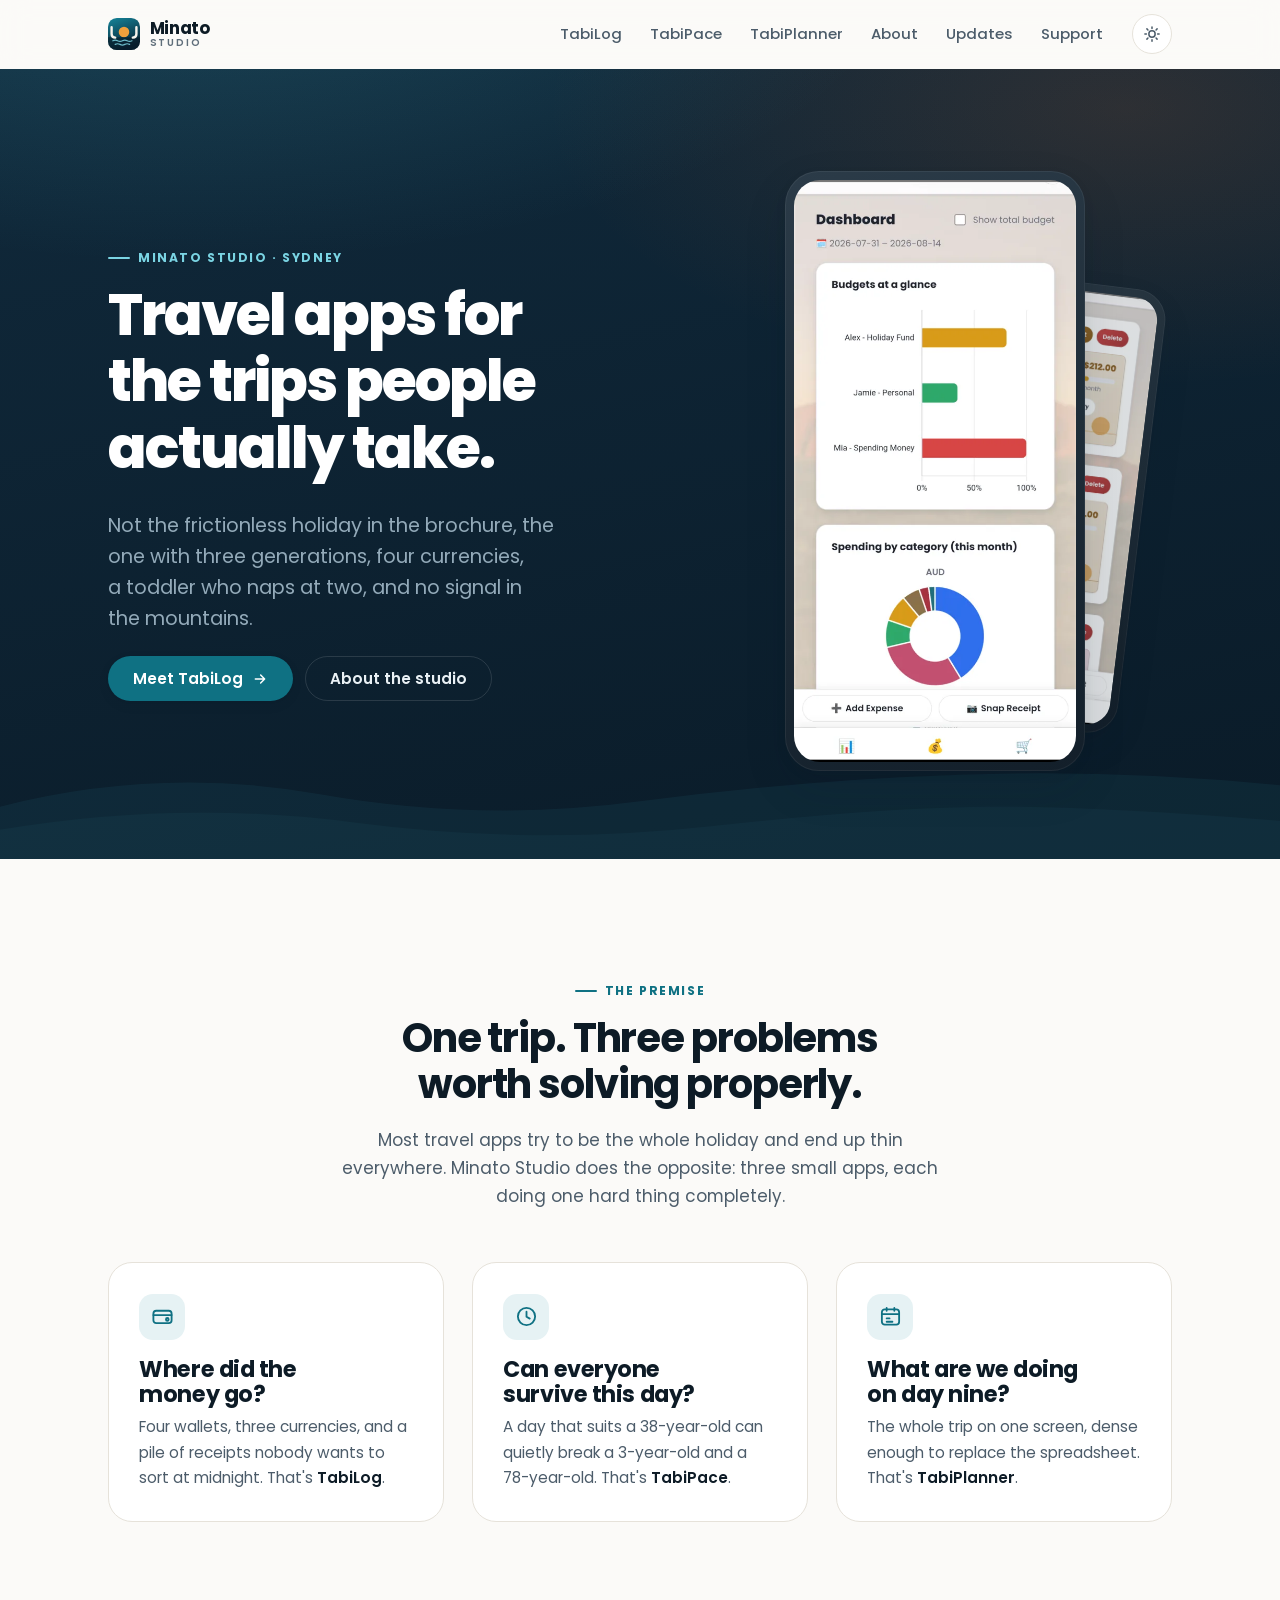
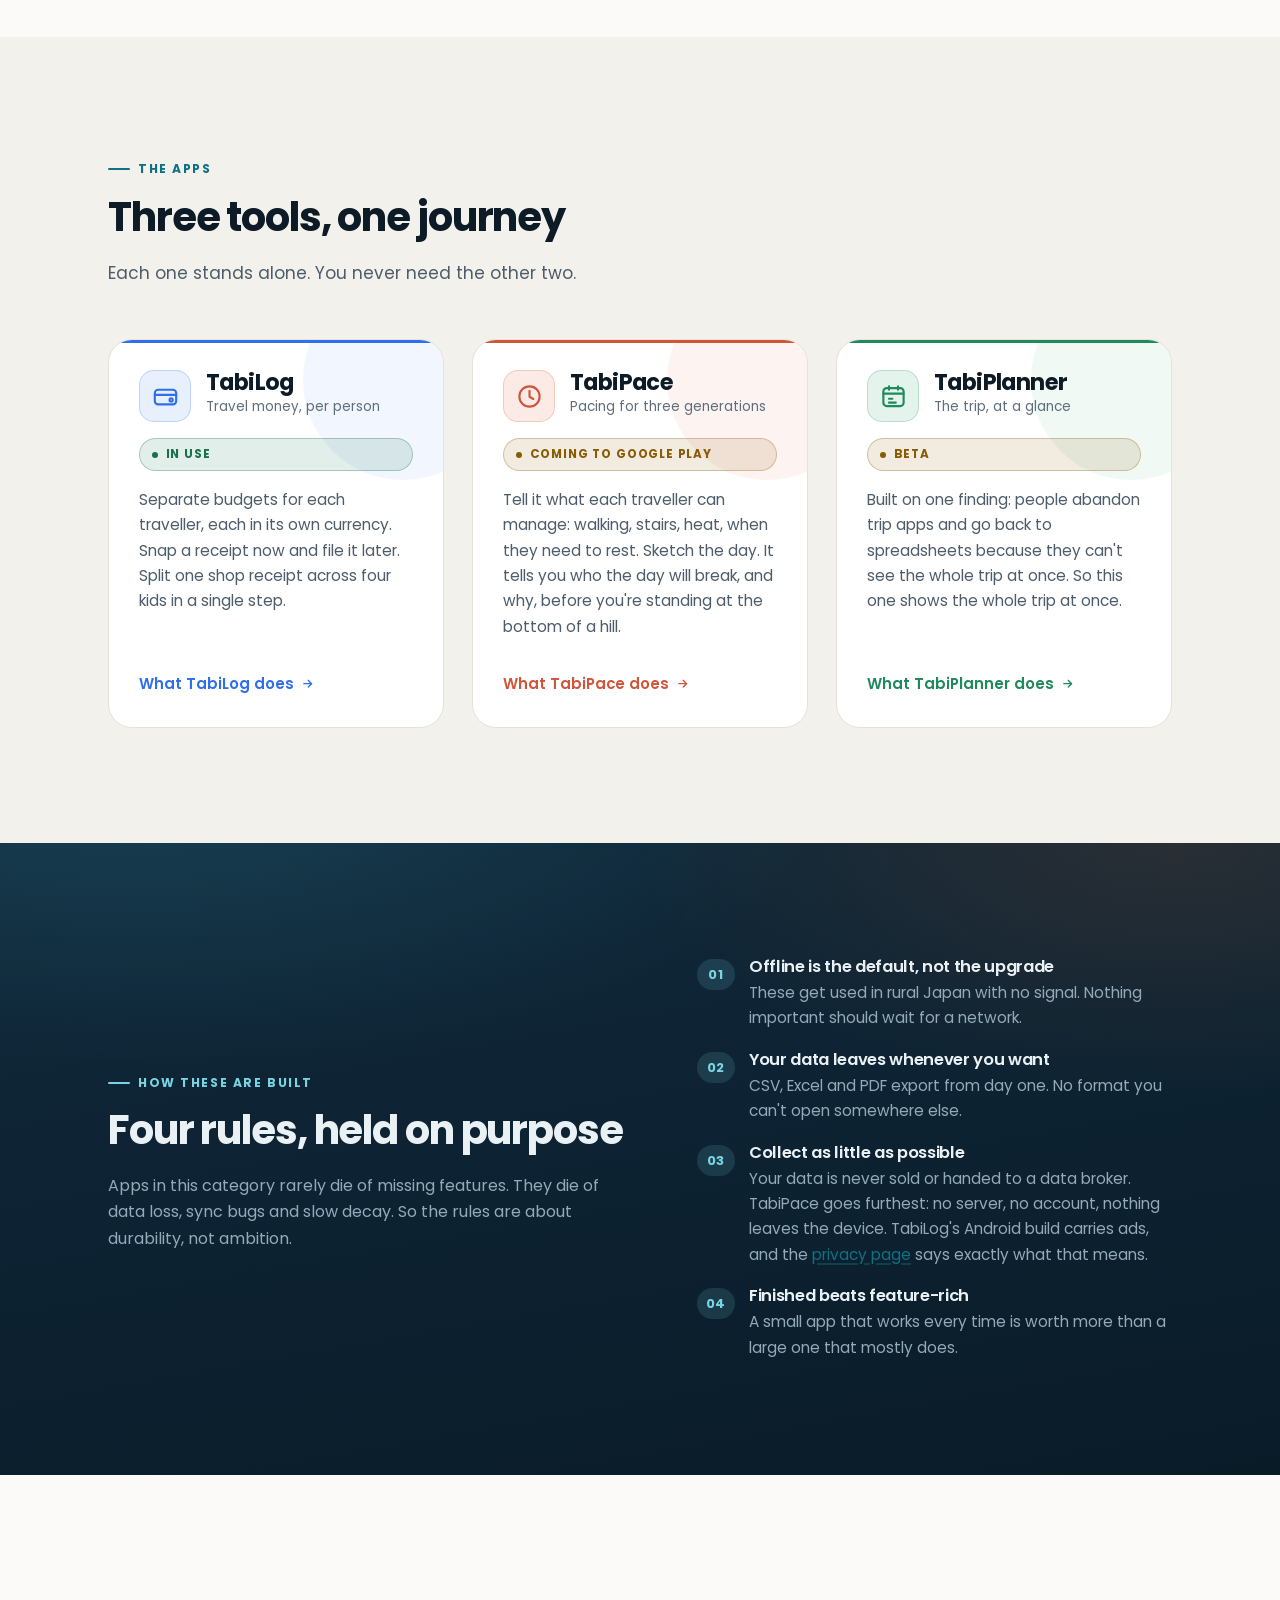
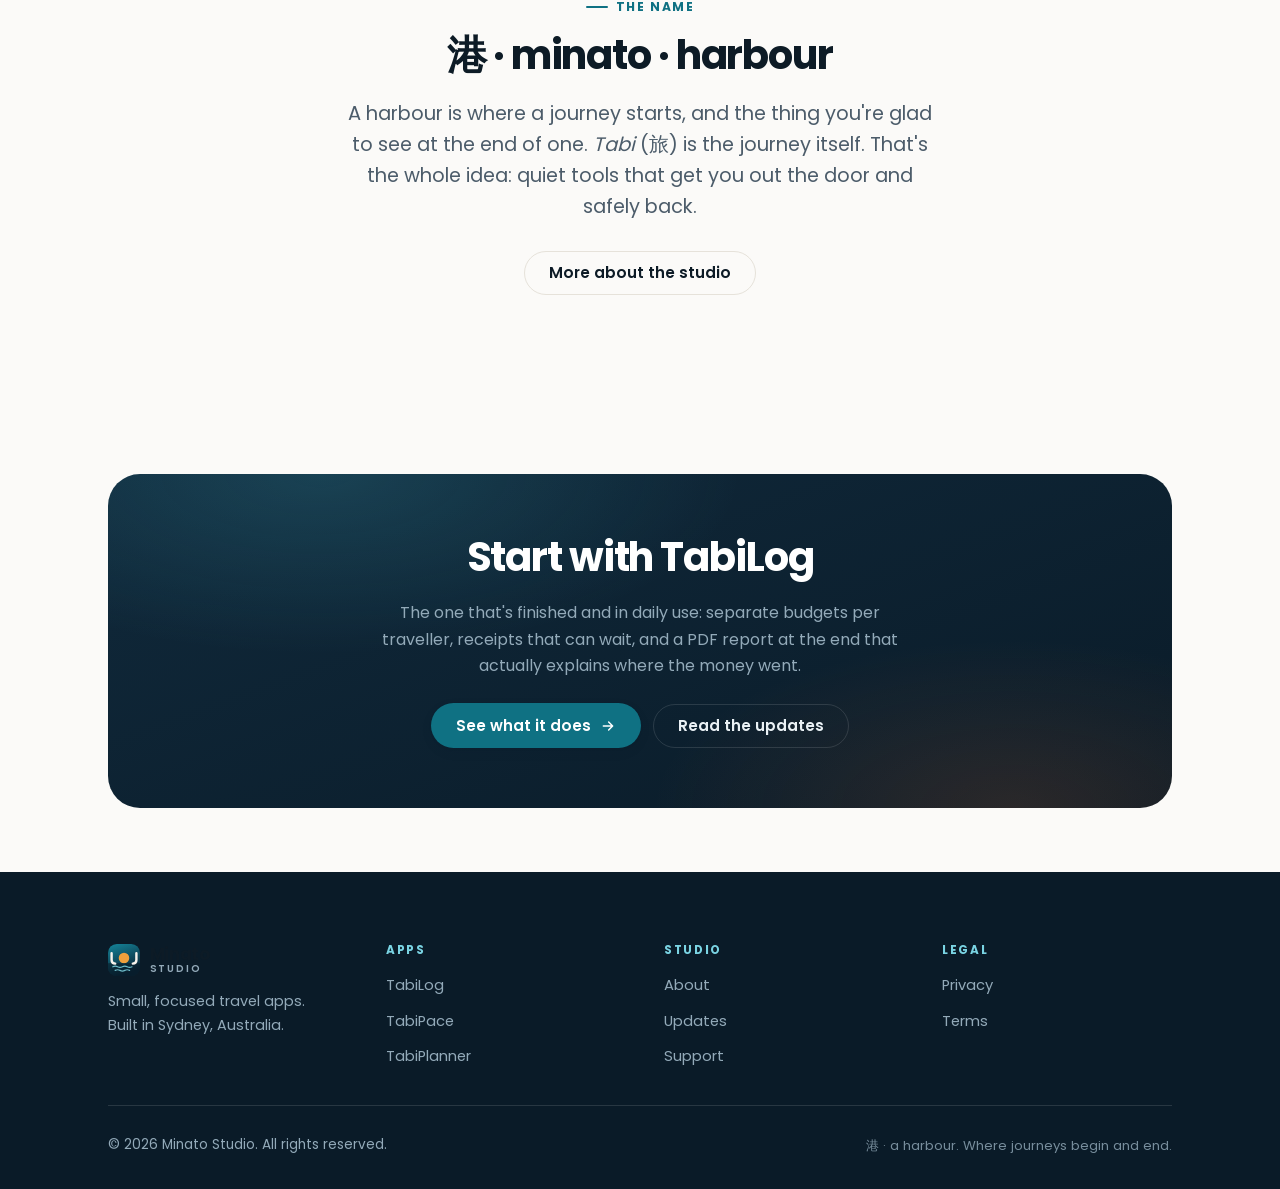
==== commit 5645c040: "Say it the way a person would, and tell TabiPlanner users the truth Two changes, both about what a c" ====
--- a/index.html
+++ b/index.html
@@ -3,7 +3,7 @@
 <head>
 <meta charset="utf-8">
 <meta name="viewport" content="width=device-width, initial-scale=1">
-<title>Minato Studio — travel apps for the trips people actually take</title>
+<title>Minato Studio: travel apps for the trips people actually take</title>
 <meta name="description" content="Minato Studio builds small, focused travel apps: TabiLog for family travel money, TabiPace for multigenerational pacing, and TabiPlanner for dense trip planning. Offline-first, no lock-in, made in Sydney.">
 <meta name="theme-color" content="#fbfaf8">
 <link rel="icon" href="assets/img/minato-mark.svg" type="image/svg+xml">
@@ -24,7 +24,7 @@
 
 <header class="site-header">
   <div class="wrap header-inner">
-    <a class="brand" href="index.html" aria-label="Minato Studio — home">
+    <a class="brand" href="index.html" aria-label="Minato Studio, home">
       <svg class="brand-mark" viewBox="0 0 40 40" aria-hidden="true" focusable="false">
         <defs>
           <linearGradient id="bm" x1="0" y1="0" x2="0.35" y2="1">
@@ -88,7 +88,7 @@
         <div class="hero-copy">
           <span class="eyebrow">Minato Studio · Sydney</span>
           <h1>Travel apps for the trips people actually take.</h1>
-          <p class="lede">Not the frictionless holiday in the brochure — the one with three generations, four currencies, a toddler who naps at two, and no signal in the mountains.</p>
+          <p class="lede">Not the frictionless holiday in the brochure, the one with three generations, four currencies, a toddler who naps at two, and no signal in the mountains.</p>
           <div class="btn-row">
             <a class="btn btn-primary" href="tabilog.html">
               Meet TabiLog
@@ -201,7 +201,7 @@
             </div>
           </div>
           <span class="pill pill-soon">Coming to Google Play</span>
-          <p>Tell it what each traveller can manage — walking, stairs, heat, when they need to rest. Sketch the day. It tells you who the day will break, and why, before you're standing at the bottom of a hill.</p>
+          <p>Tell it what each traveller can manage: walking, stairs, heat, when they need to rest. Sketch the day. It tells you who the day will break, and why, before you're standing at the bottom of a hill.</p>
           <a class="product-link stretch" href="tabipace.html">
             What TabiPace does
             <svg viewBox="0 0 24 24" fill="none" stroke="currentColor" stroke-width="2.4" stroke-linecap="round" stroke-linejoin="round" aria-hidden="true"><path d="M5 12h13M13 6l6 6-6 6"/></svg>
@@ -253,7 +253,7 @@
           </li>
           <li class="reveal">
             <h4>Collect as little as possible</h4>
-            <p>Your data is never sold or handed to a data broker. TabiPace goes furthest — no server, no account, nothing leaves the device. TabiLog&apos;s Android build carries ads, and the <a class="link" href="privacy.html">privacy page</a> says exactly what that means.</p>
+            <p>Your data is never sold or handed to a data broker. TabiPace goes furthest: no server, no account, nothing leaves the device. TabiLog&apos;s Android build carries ads, and the <a class="link" href="privacy.html">privacy page</a> says exactly what that means.</p>
           </li>
           <li class="reveal">
             <h4>Finished beats feature-rich</h4>
@@ -281,7 +281,7 @@
     <div class="wrap">
       <div class="cta-band reveal">
         <h2>Start with TabiLog</h2>
-        <p>The one that's finished and in daily use — separate budgets per traveller, receipts that can wait, and a PDF report at the end that actually explains where the money went.</p>
+        <p>The one that's finished and in daily use: separate budgets per traveller, receipts that can wait, and a PDF report at the end that actually explains where the money went.</p>
         <div class="btn-row center" style="margin-top:1.5rem;">
           <a class="btn btn-primary" href="tabilog.html">
             See what it does
@@ -347,7 +347,7 @@
 
     <div class="footer-bottom">
       <p>© <span data-year>2026</span> Minato Studio. All rights reserved.</p>
-      <p class="footer-jp">港 — a harbour. Where journeys begin and end.</p>
+      <p class="footer-jp">港 · a harbour. Where journeys begin and end.</p>
     </div>
   </div>
 </footer>
--- a/assets/css/site.css
+++ b/assets/css/site.css
@@ -1,5 +1,5 @@
 /* ==========================================================================
-   Minato Studio — site stylesheet
+   Minato Studio, site stylesheet
    Brand: 港 (minato) = harbour. Deep water, a warm horizon, journeys leaving.
    Fonts are self-hosted (assets/fonts/) so the site makes zero external
    requests and renders identically offline or behind a captive portal.
@@ -16,7 +16,7 @@
    -------------------------------------------------------------------------- */
 
 :root {
-  /* Surfaces — warm paper, so the navy reads as ink rather than chrome */
+  /* Surfaces, warm paper, so the navy reads as ink rather than chrome */
   --bg:          #fbfaf8;
   --bg-sunk:     #f3f1ec;
   --surface:     #ffffff;
@@ -27,7 +27,7 @@
   /* Ink */
   --ink:      #0d1b26;
   --ink-2:    #4c5c6a;
-  /* --ink-3 is used at 13–14px (captions, meta). Kept dark enough to clear
+  /* --ink-3 is used at 13 to 14px (captions, meta). Kept dark enough to clear
      4.5:1 against --bg-sunk, the lightest surface it ever sits on. */
   --ink-3:    #5f6e7b;
 
@@ -39,7 +39,7 @@
   --accent:       #cf6427;
   --accent-tint:  #fbeee4;
 
-  /* Deep harbour — used for inverted bands, constant across themes */
+  /* Deep harbour, used for inverted bands, constant across themes */
   --deep:      #0a1b28;
   --deep-2:    #10293b;
   --deep-ink:  #eaf1f5;
@@ -1115,7 +1115,7 @@
    -------------------------------------------------------------------------- */
 
 /* Reveals are opt-in: the `js` class is set by an inline snippet in <head>,
-   so without JS (or before it parses) content is simply visible — never a
+   so without JS (or before it parses) content is simply visible, never a
    flash of content appearing, then vanishing, then fading back in. */
 :root.js .reveal {
   opacity: 0;
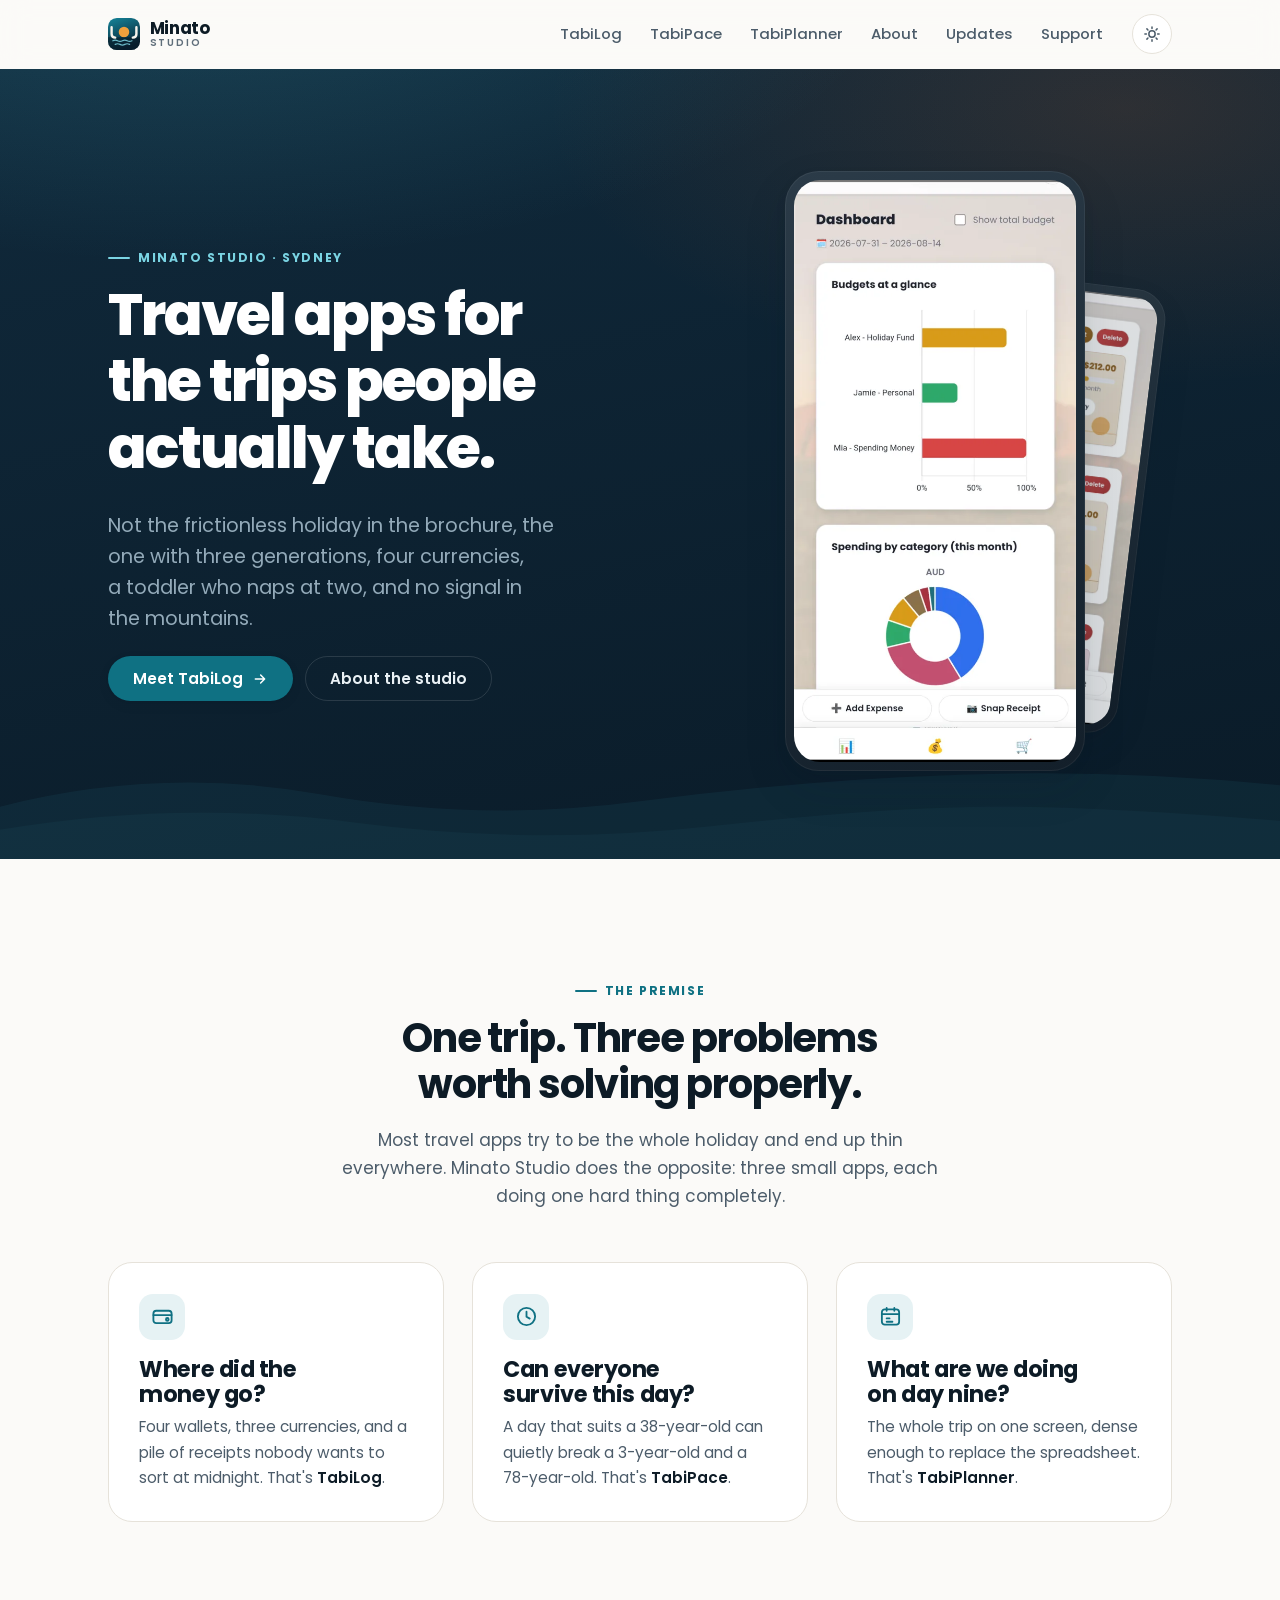
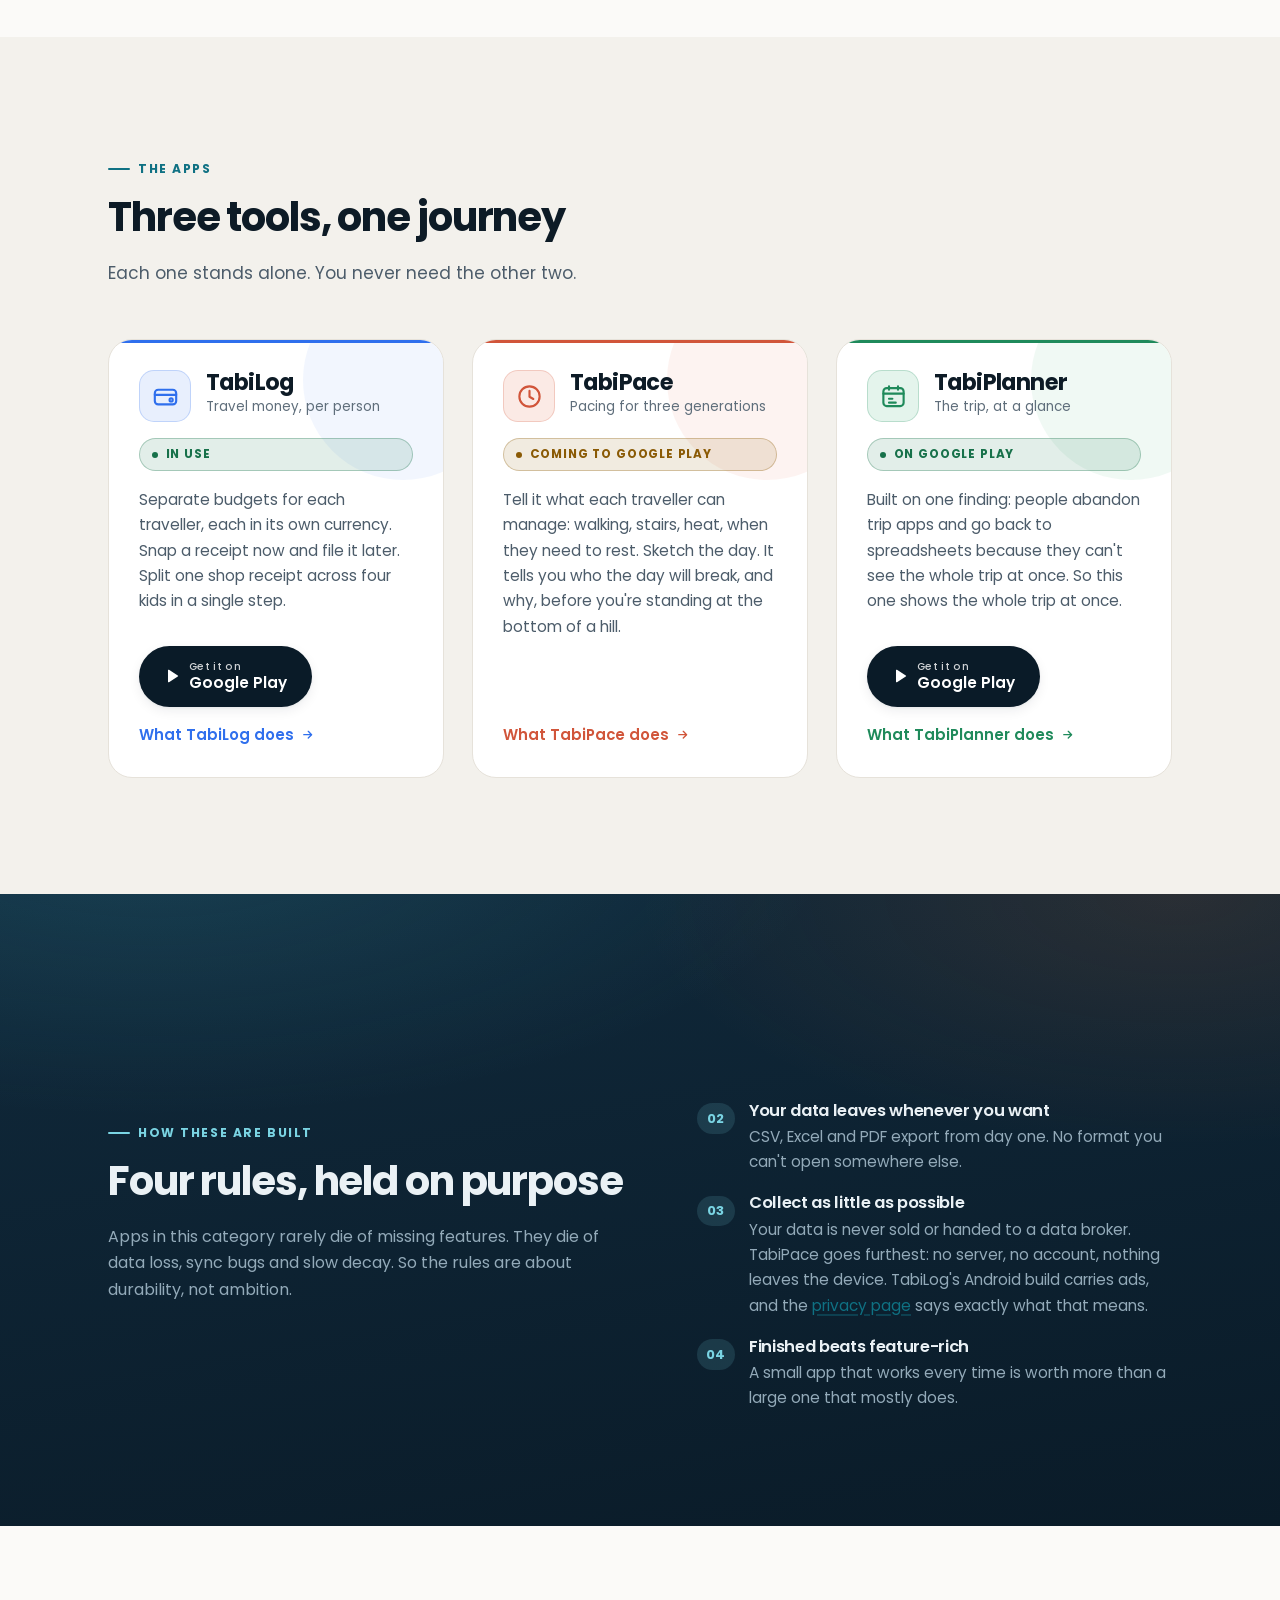
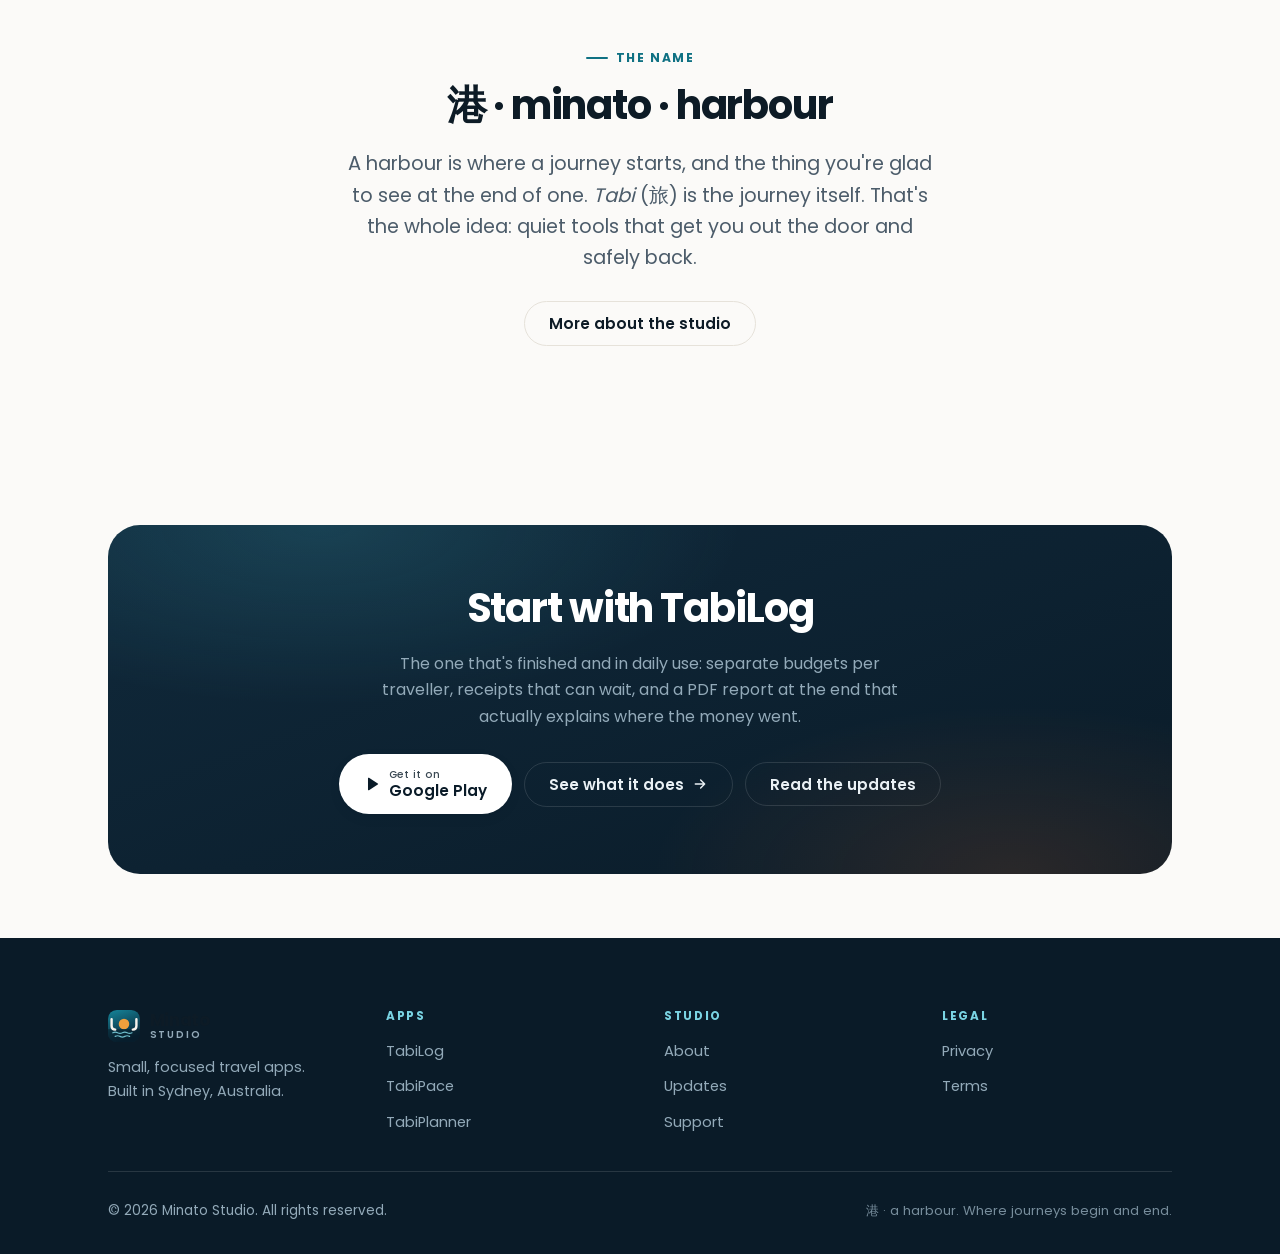
==== commit 2a4ab911: "Link the apps the site never linked to Both apps have been on Play since 2 September and the site po" ====
--- a/index.html
+++ b/index.html
@@ -9,6 +9,7 @@
 <link rel="icon" href="assets/img/minato-mark.svg" type="image/svg+xml">
 <link rel="preload" href="assets/fonts/poppins-600.woff2" as="font" type="font/woff2" crossorigin>
 <link rel="preload" href="assets/fonts/poppins-400.woff2" as="font" type="font/woff2" crossorigin>
+<link rel="canonical" href="https://kairulbrewitt.github.io/minato-studio/">
 <link rel="stylesheet" href="assets/css/site.css">
 <meta property="og:type" content="website">
 <meta property="og:title" content="Minato Studio">
@@ -16,6 +17,18 @@
 <script>
 /* Apply the saved theme before first paint, and flag that JS is available. */
 (function(){var d=document.documentElement;d.classList.add('js');try{var t=localStorage.getItem('minato-theme');if(t==='dark'||t==='light'){d.setAttribute('data-theme',t);var m=document.querySelector('meta[name="theme-color"]');if(m)m.setAttribute('content',t==='dark'?'#08131c':'#fbfaf8');}}catch(e){}})();
+</script>
+<script type="application/ld+json">
+{
+  "@context": "https://schema.org",
+  "@type": "Organization",
+  "@id": "https://kairulbrewitt.github.io/minato-studio/#studio",
+  "name": "Minato Studio",
+  "url": "https://kairulbrewitt.github.io/minato-studio/",
+  "email": "minatostudio26@gmail.com",
+  "logo": "https://kairulbrewitt.github.io/minato-studio/assets/img/minato-mark.svg",
+  "description": "Minato Studio builds small, focused travel apps: TabiLog for family travel money, TabiPace for multigenerational pacing, and TabiPlanner for dense trip planning. Offline-first, no lock-in, made in Sydney."
+}
 </script>
 </head>
 <body>
@@ -182,6 +195,10 @@
           </div>
           <span class="pill pill-live">In use</span>
           <p>Separate budgets for each traveller, each in its own currency. Snap a receipt now and file it later. Split one shop receipt across four kids in a single step.</p>
+          <a class="btn btn-play" href="https://play.google.com/store/apps/details?id=com.tabilog.app">
+            <svg viewBox="0 0 24 24" fill="currentColor" aria-hidden="true"><path d="M6 3.5v17a1 1 0 0 0 1.53.85l13.2-8.5a1 1 0 0 0 0-1.7L7.53 2.65A1 1 0 0 0 6 3.5Z"/></svg>
+            <span class="btn-play-text"><small>Get it on</small>Google Play</span>
+          </a>
           <a class="product-link stretch" href="tabilog.html">
             What TabiLog does
             <svg viewBox="0 0 24 24" fill="none" stroke="currentColor" stroke-width="2.4" stroke-linecap="round" stroke-linejoin="round" aria-hidden="true"><path d="M5 12h13M13 6l6 6-6 6"/></svg>
@@ -220,8 +237,12 @@
               <span class="tag">The trip, at a glance</span>
             </div>
           </div>
-          <span class="pill pill-soon">Beta</span>
+          <span class="pill pill-live">On Google Play</span>
           <p>Built on one finding: people abandon trip apps and go back to spreadsheets because they can't see the whole trip at once. So this one shows the whole trip at once.</p>
+          <a class="btn btn-play" href="https://play.google.com/store/apps/details?id=com.tabiplanner.app">
+            <svg viewBox="0 0 24 24" fill="currentColor" aria-hidden="true"><path d="M6 3.5v17a1 1 0 0 0 1.53.85l13.2-8.5a1 1 0 0 0 0-1.7L7.53 2.65A1 1 0 0 0 6 3.5Z"/></svg>
+            <span class="btn-play-text"><small>Get it on</small>Google Play</span>
+          </a>
           <a class="product-link stretch" href="tabiplanner.html">
             What TabiPlanner does
             <svg viewBox="0 0 24 24" fill="none" stroke="currentColor" stroke-width="2.4" stroke-linecap="round" stroke-linejoin="round" aria-hidden="true"><path d="M5 12h13M13 6l6 6-6 6"/></svg>
@@ -283,7 +304,11 @@
         <h2>Start with TabiLog</h2>
         <p>The one that's finished and in daily use: separate budgets per traveller, receipts that can wait, and a PDF report at the end that actually explains where the money went.</p>
         <div class="btn-row center" style="margin-top:1.5rem;">
-          <a class="btn btn-primary" href="tabilog.html">
+          <a class="btn btn-play" href="https://play.google.com/store/apps/details?id=com.tabilog.app">
+            <svg viewBox="0 0 24 24" fill="currentColor" aria-hidden="true"><path d="M6 3.5v17a1 1 0 0 0 1.53.85l13.2-8.5a1 1 0 0 0 0-1.7L7.53 2.65A1 1 0 0 0 6 3.5Z"/></svg>
+            <span class="btn-play-text"><small>Get it on</small>Google Play</span>
+          </a>
+          <a class="btn btn-ghost" href="tabilog.html">
             See what it does
             <svg viewBox="0 0 24 24" fill="none" stroke="currentColor" stroke-width="2.2" stroke-linecap="round" stroke-linejoin="round" aria-hidden="true"><path d="M5 12h13M13 6l6 6-6 6"/></svg>
           </a>
--- a/assets/css/site.css
+++ b/assets/css/site.css
@@ -413,6 +413,18 @@
 
 :is(.section-deep,.hero-deep,.cta-band) .btn-ghost { color: var(--deep-ink); border-color: var(--deep-line); }
 :is(.section-deep,.hero-deep,.cta-band) .btn-ghost:hover { background: rgba(255,255,255,.09); border-color: rgba(255,255,255,.3); color: #fff; }
+
+/* Google Play link. Not the official badge artwork: a plain link in the site's
+   own language, so nothing external is fetched and no trademark is imitated.
+   Swap in Google's badge PNG here if the official mark is ever wanted. */
+.btn-play { background: var(--deep); color: #fff; box-shadow: var(--shadow); }
+.btn-play:hover { background: var(--deep-2); color: #fff; box-shadow: var(--shadow-lg); }
+.btn-play .btn-play-text { display: flex; flex-direction: column; align-items: flex-start; gap: .1rem; line-height: 1.15; }
+.btn-play .btn-play-text small { font-size: .68em; font-weight: 500; opacity: .8; letter-spacing: .03em; }
+:is(.section-deep,.hero-deep,.cta-band) .btn-play { background: #fff; color: var(--deep); }
+:is(.section-deep,.hero-deep,.cta-band) .btn-play:hover { background: var(--deep-ink-2); color: var(--deep); }
+/* Lift the badge above the card's stretched-link overlay (z-index 2). */
+.product-card .btn-play { position: relative; z-index: 3; align-self: flex-start; }
 
 .btn-row { display: flex; flex-wrap: wrap; gap: .75rem; align-items: center; }
 .btn-row.center { justify-content: center; }
